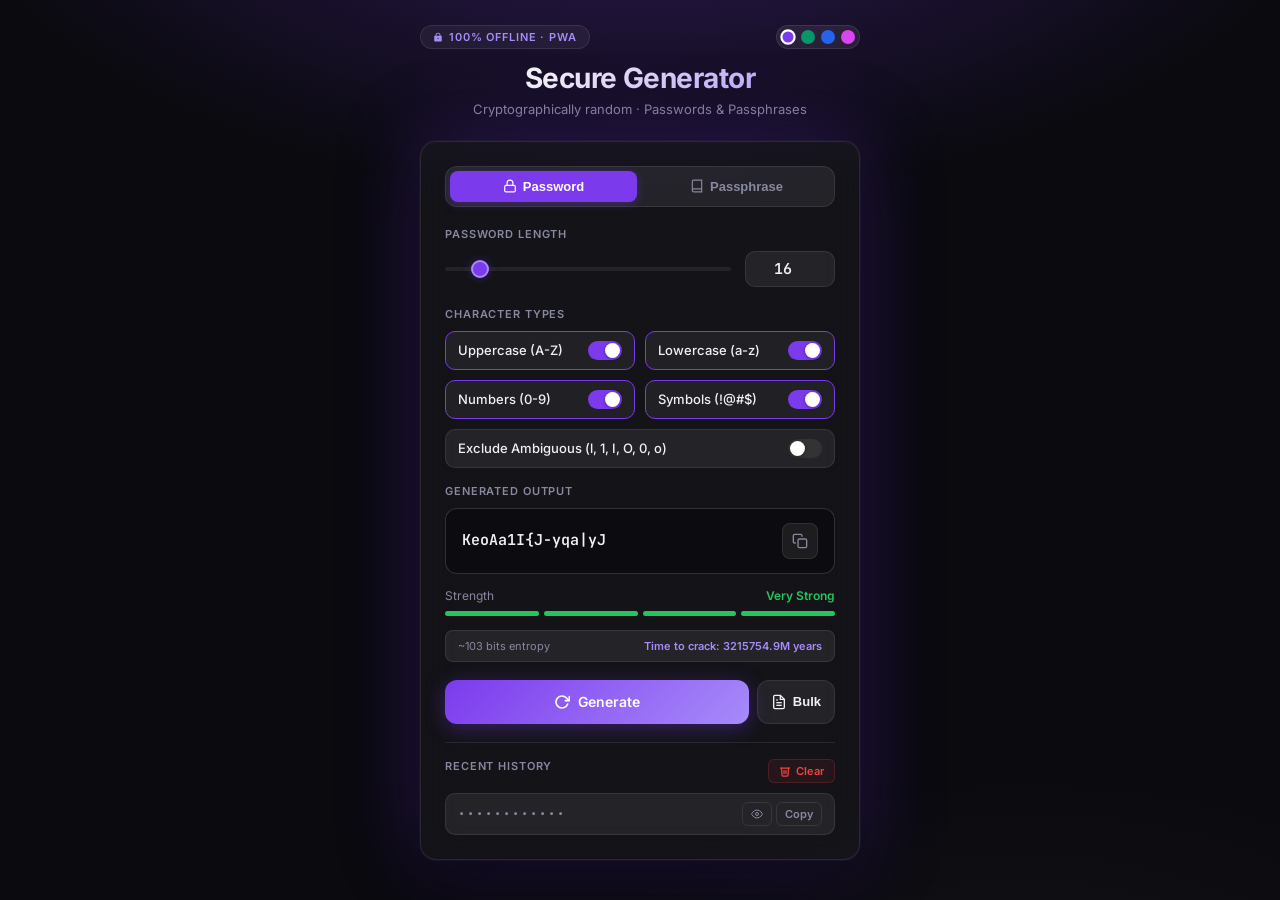
==== index.html @ 1f6da8ba "feat: major upgrade with Passphrase mode, PWA support, themes, and security tools - Add Passphrase G" ====
<!DOCTYPE html>
<html lang="en">
<head>
  <meta charset="UTF-8">
  <meta name="viewport" content="width=device-width, initial-scale=1">
  <meta name="description" content="A fully offline, cryptographically secure password & passphrase generator with PWA support. No data leaves your browser.">
  <meta name="theme-color" content="#7c3aed">

  <title>Offline Secure Password & Passphrase Generator</title>

  <!-- PWA & Favicon -->
  <link rel="manifest" href="manifest.json">
  <link rel="icon" href="icon.svg" type="image/svg+xml">
  <link rel="apple-touch-icon" href="icon.svg">

  <!-- Local Font Preloads -->
  <link rel="preload" href="fonts/Inter.woff2" as="font" type="font/woff2" crossorigin>
  <link rel="preload" href="fonts/JetBrainsMono.woff2" as="font" type="font/woff2" crossorigin>

  <link rel="stylesheet" href="css/fonts.css">
  <link rel="stylesheet" href="css/styles.css">
</head>
<body>

  <header class="header">
    <div class="header-top">
      <div class="badge">
        <svg viewBox="0 0 16 16" width="10" height="10" fill="currentColor"><path d="M8 1a4 4 0 00-4 4v1H3a1 1 0 00-1 1v7a1 1 0 001 1h10a1 1 0 001-1V7a1 1 0 00-1-1h-1V5a4 4 0 00-4-4zm0 1.5A2.5 2.5 0 0110.5 5v1h-5V5A2.5 2.5 0 018 2.5zM8 9a1 1 0 110 2 1 1 0 010-2z"/></svg>
        100% Offline · PWA
      </div>
      <div class="theme-picker" aria-label="Theme selector">
        <div class="theme-dot active" data-set-theme="violet" title="Neon Violet"></div>
        <div class="theme-dot" data-set-theme="emerald" title="Emerald Matrix"></div>
        <div class="theme-dot" data-set-theme="sapphire" title="Sapphire Glass"></div>
        <div class="theme-dot" data-set-theme="cyberpunk" title="Cyberpunk Amber"></div>
      </div>
    </div>
    <h1>Secure Generator</h1>
    <p>Cryptographically random · Passwords & Passphrases</p>
  </header>

  <main class="card" role="main">

    <!-- Mode Switcher Tabs -->
    <div class="mode-tabs" role="tablist" aria-label="Generator mode">
      <button class="tab-btn active" id="tabPassword" role="tab" aria-selected="true">
        <svg viewBox="0 0 24 24" fill="none" stroke="currentColor" stroke-width="2"><rect x="3" y="11" width="18" height="11" rx="2" ry="2"/><path d="M7 11V7a5 5 0 0110 0v4"/></svg>
        Password
      </button>
      <button class="tab-btn" id="tabPassphrase" role="tab" aria-selected="false">
        <svg viewBox="0 0 24 24" fill="none" stroke="currentColor" stroke-width="2"><path d="M4 19.5A2.5 2.5 0 0 1 6.5 17H20"/><path d="M6.5 2H20v20H6.5A2.5 2.5 0 0 1 4 19.5v-15A2.5 2.5 0 0 1 6.5 2z"/></svg>
        Passphrase
      </button>
    </div>

    <div class="label" id="sliderLabel">Password Length</div>
    <div class="length-row">
      <input type="range" id="lengthSlider" min="4" max="128" value="16" aria-label="Length slider">
      <input type="number" id="lengthBox" class="length-box" min="4" max="128" value="16" aria-label="Length input">
    </div>

    <!-- Password Character Set Options -->
    <div id="passwordOptions">
      <div class="label">Character Types</div>
      <div class="toggles" role="group" aria-label="Character type toggles">
        <div class="toggle-item active" id="tog-upper" role="checkbox" aria-checked="true" tabindex="0">
          <span>Uppercase (A-Z)</span>
          <div class="toggle-switch"></div>
        </div>
        <div class="toggle-item active" id="tog-lower" role="checkbox" aria-checked="true" tabindex="0">
          <span>Lowercase (a-z)</span>
          <div class="toggle-switch"></div>
        </div>
        <div class="toggle-item active" id="tog-nums" role="checkbox" aria-checked="true" tabindex="0">
          <span>Numbers (0-9)</span>
          <div class="toggle-switch"></div>
        </div>
        <div class="toggle-item active" id="tog-sym" role="checkbox" aria-checked="true" tabindex="0">
          <span>Symbols (!@#$)</span>
          <div class="toggle-switch"></div>
        </div>
        <div class="toggle-item full-width" id="tog-ambiguous" role="checkbox" aria-checked="false" tabindex="0">
          <span>Exclude Ambiguous (l, 1, I, O, 0, o)</span>
          <div class="toggle-switch"></div>
        </div>
      </div>
    </div>

    <!-- Passphrase Options -->
    <div id="passphraseOptions" hidden>
      <div class="label">Passphrase Settings</div>
      <div class="passphrase-controls">
        <div class="control-group">
          <label for="selectSeparator">Word Separator</label>
          <select id="selectSeparator" class="select-box">
            <option value="hyphen">Hyphen (-)</option>
            <option value="space">Space ( )</option>
            <option value="period">Period (.)</option>
            <option value="underscore">Underscore (_)</option>
          </select>
        </div>
        <div class="control-group">
          <label>Options</label>
          <div class="toggle-item active" id="tog-capitalize" role="checkbox" aria-checked="true" tabindex="0">
            <span>Capitalize</span>
            <div class="toggle-switch"></div>
          </div>
        </div>
        <div class="toggle-item full-width" id="tog-passnum" role="checkbox" aria-checked="false" tabindex="0">
          <span>Append Number</span>
          <div class="toggle-switch"></div>
        </div>
      </div>
    </div>

    <div class="label">Generated Output</div>
    <div class="pass-box" id="passBox">
      <div id="passwordText" aria-live="polite" aria-label="Generated result"></div>
      <button class="copy-btn" id="copyBtn" title="Copy output" aria-label="Copy to clipboard">
        <svg id="copyIcon" viewBox="0 0 24 24" fill="none" stroke="currentColor" stroke-width="2" stroke-linecap="round" stroke-linejoin="round">
          <rect x="9" y="9" width="13" height="13" rx="2"/><path d="M5 15H4a2 2 0 01-2-2V4a2 2 0 012-2h9a2 2 0 012 2v1"/>
        </svg>
      </button>
    </div>

    <div class="strength-wrap">
      <div class="strength-header">
        <span class="strength-label">Strength</span>
        <span id="strengthText">—</span>
      </div>
      <div class="strength-track" role="meter" aria-label="Password strength" aria-valuenow="0" aria-valuemin="0" aria-valuemax="4">
        <div class="seg" id="seg1"></div>
        <div class="seg" id="seg2"></div>
        <div class="seg" id="seg3"></div>
        <div class="seg" id="seg4"></div>
      </div>
    </div>

    <div class="metrics-row">
      <span id="entropyInfo">~0 bits entropy</span>
      <span id="crackTimeInfo">Time to crack: Instant</span>
    </div>

    <div class="actions-group">
      <button class="btn-generate" id="generateBtn" aria-label="Generate new output">
        <svg viewBox="0 0 24 24" fill="none" stroke="currentColor" stroke-width="2.5" stroke-linecap="round" stroke-linejoin="round">
          <polyline points="23 4 23 10 17 10"/><path d="M20.49 15a9 9 0 11-2.12-9.36L23 10"/>
        </svg>
        Generate
      </button>
      <button class="btn-secondary" id="bulkBtn" title="Bulk Generator">
        <svg viewBox="0 0 24 24" fill="none" stroke="currentColor" stroke-width="2"><path d="M14 2H6a2 2 0 0 0-2 2v16a2 2 0 0 0 2 2h12a2 2 0 0 0 2-2V8z"/><polyline points="14 2 14 8 20 8"/><line x1="16" y1="13" x2="8" y2="13"/><line x1="16" y1="17" x2="8" y2="17"/><polyline points="10 9 9 9 8 9"/></svg>
        Bulk
      </button>
    </div>

    <div class="history-wrap" id="historyWrap" hidden>
      <div class="history-header">
        <div class="label">Recent History</div>
        <button class="btn-clear-hist" id="clearHistBtn" aria-label="Clear password history">
          <svg viewBox="0 0 24 24" fill="none" stroke="currentColor" stroke-width="2.5" stroke-linecap="round" stroke-linejoin="round">
            <polyline points="3 6 5 6 21 6"/>
            <path d="M19 6l-1 14a2 2 0 01-2 2H8a2 2 0 01-2-2L5 6"/>
            <path d="M10 11v6M14 11v6"/>
          </svg>
          Clear
        </button>
      </div>
      <ul id="historyList" aria-label="Recently generated outputs"></ul>
    </div>

  </main>

  <!-- Bulk Generator Modal -->
  <div class="modal-overlay" id="bulkModal" role="dialog" aria-modal="true" aria-labelledby="bulkTitle">
    <div class="modal-card">
      <div class="modal-header">
        <h2 id="bulkTitle">Bulk Password Generator</h2>
        <button class="modal-close" id="closeBulkModal" aria-label="Close">&times;</button>
      </div>
      <div class="control-group" style="margin-bottom: 12px;">
        <label for="bulkCount">Quantity</label>
        <select id="bulkCount" class="select-box">
          <option value="5">5 Passwords</option>
          <option value="10" selected>10 Passwords</option>
          <option value="20">20 Passwords</option>
          <option value="50">50 Passwords</option>
        </select>
      </div>
      <textarea id="bulkTextarea" class="bulk-textarea" readonly></textarea>
      <div class="modal-actions">
        <button class="btn-secondary" id="copyBulkBtn">Copy All</button>
        <button class="btn-generate" id="downloadBulkBtn" style="flex: initial; padding: 10px 18px;">Download TXT</button>
      </div>
    </div>
  </div>

  <div id="toast" class="toast" role="alert" aria-live="assertive"></div>

  <script src="js/words.js"></script>
  <script src="js/app.js"></script>
</body>
</html>
---- css/fonts.css ----
@font-face {
  font-family: 'Inter';
  font-style: normal;
  font-weight: 400 700;
  font-display: swap;
  src: url('../fonts/Inter.woff2') format('woff2');
}

@font-face {
  font-family: 'JetBrains Mono';
  font-style: normal;
  font-weight: 400 600;
  font-display: swap;
  src: url('../fonts/JetBrainsMono.woff2') format('woff2');
}
---- css/styles.css ----
*, *::before, *::after { box-sizing: border-box; margin: 0; padding: 0; }

:root {
  --bg:          #0a0a0f;
  --surface:     rgba(255,255,255,0.04);
  --surface2:    rgba(255,255,255,0.07);
  --border:      rgba(255,255,255,0.09);
  --accent:      #7c3aed;
  --accent2:     #a78bfa;
  --accent-glow: rgba(124,58,237,0.35);
  --text:        #f1f1f5;
  --muted:       #8888a0;
  --weak:        #ef4444;
  --fair:        #f97316;
  --strong:      #eab308;
  --great:       #22c55e;
  --radius:      16px;
  --transition:  0.25s cubic-bezier(.4,0,.2,1);
}

/* ── Themes ───────────────────────────────── */
[data-theme="emerald"] {
  --bg:          #04130c;
  --accent:      #059669;
  --accent2:     #34d399;
  --accent-glow: rgba(5,150,105,0.35);
}

[data-theme="sapphire"] {
  --bg:          #06111e;
  --accent:      #2563eb;
  --accent2:     #60a5fa;
  --accent-glow: rgba(37,99,235,0.35);
}

[data-theme="cyberpunk"] {
  --bg:          #160814;
  --accent:      #d946ef;
  --accent2:     #f472b6;
  --accent-glow: rgba(217,70,239,0.35);
}

html { scroll-behavior: smooth; }

body {
  min-height: 100vh;
  background: var(--bg);
  background-image:
    radial-gradient(ellipse 80% 60% at 50% -20%, var(--accent-glow) 0%, transparent 70%),
    radial-gradient(ellipse 60% 40% at 80% 110%, rgba(255,255,255,0.03) 0%, transparent 60%);
  font-family: 'Inter', sans-serif;
  color: var(--text);
  display: flex;
  flex-direction: column;
  align-items: center;
  justify-content: center;
  padding: 24px 16px 40px;
  transition: background var(--transition);
}

.header {
  text-align: center;
  margin-bottom: 24px;
  position: relative;
  width: 100%;
  max-width: 440px;
}

.header-top {
  display: flex;
  align-items: center;
  justify-content: space-between;
  margin-bottom: 12px;
}

.header .badge {
  display: inline-flex;
  align-items: center;
  gap: 6px;
  font-size: 11px;
  font-weight: 600;
  letter-spacing: .08em;
  text-transform: uppercase;
  color: var(--accent2);
  background: rgba(255,255,255,0.05);
  border: 1px solid var(--border);
  padding: 4px 12px;
  border-radius: 999px;
}

/* Theme selector */
.theme-picker {
  display: flex;
  gap: 6px;
  background: var(--surface2);
  padding: 4px;
  border-radius: 999px;
  border: 1px solid var(--border);
}
.theme-dot {
  width: 14px;
  height: 14px;
  border-radius: 50%;
  cursor: pointer;
  border: 2px solid transparent;
  transition: transform var(--transition), border-color var(--transition);
}
.theme-dot:hover { transform: scale(1.2); }
.theme-dot.active { border-color: white; transform: scale(1.1); }
.theme-dot[data-set-theme="violet"] { background: #7c3aed; }
.theme-dot[data-set-theme="emerald"] { background: #059669; }
.theme-dot[data-set-theme="sapphire"] { background: #2563eb; }
.theme-dot[data-set-theme="cyberpunk"] { background: #d946ef; }

.header h1 {
  font-size: clamp(22px, 5vw, 28px);
  font-weight: 700;
  letter-spacing: -0.02em;
  background: linear-gradient(135deg, #f1f1f5 30%, var(--accent2));
  -webkit-background-clip: text;
  -webkit-text-fill-color: transparent;
  background-clip: text;
}
.header p {
  margin-top: 6px;
  font-size: 13px;
  color: var(--muted);
}

.card {
  width: 100%;
  max-width: 440px;
  background: var(--surface);
  border: 1px solid var(--border);
  border-radius: var(--radius);
  padding: 24px;
  backdrop-filter: blur(20px);
  -webkit-backdrop-filter: blur(20px);
  box-shadow:
    0 0 0 1px rgba(255,255,255,0.03),
    0 20px 60px rgba(0,0,0,0.5),
    0 0 80px var(--accent-glow);
}

/* ── Mode Switcher Tabs ───────────────────── */
.mode-tabs {
  display: grid;
  grid-template-columns: 1fr 1fr;
  gap: 6px;
  background: var(--surface2);
  padding: 4px;
  border-radius: 12px;
  border: 1px solid var(--border);
  margin-bottom: 20px;
}
.tab-btn {
  padding: 8px 12px;
  font-size: 13px;
  font-weight: 600;
  color: var(--muted);
  background: transparent;
  border: none;
  border-radius: 8px;
  cursor: pointer;
  transition: all var(--transition);
  display: flex;
  align-items: center;
  justify-content: center;
  gap: 6px;
}
.tab-btn:hover { color: var(--text); }
.tab-btn.active {
  background: var(--accent);
  color: white;
  box-shadow: 0 2px 10px var(--accent-glow);
}
.tab-btn svg { width: 14px; height: 14px; }

.label {
  font-size: 11px;
  font-weight: 600;
  letter-spacing: .08em;
  text-transform: uppercase;
  color: var(--muted);
  margin-bottom: 10px;
}

/* ── Length & Words Slider ────────────────── */
.length-row {
  display: flex;
  align-items: center;
  gap: 14px;
  margin-bottom: 20px;
}
.length-row input[type="range"] {
  flex: 1;
  -webkit-appearance: none;
  height: 4px;
  background: var(--surface2);
  border-radius: 99px;
  outline: none;
  cursor: pointer;
}
.length-row input[type="range"]::-webkit-slider-thumb {
  -webkit-appearance: none;
  width: 18px;
  height: 18px;
  border-radius: 50%;
  background: var(--accent);
  border: 2px solid var(--accent2);
  box-shadow: 0 0 10px var(--accent-glow);
  cursor: pointer;
  transition: transform var(--transition), box-shadow var(--transition);
}
.length-row input[type="range"]:hover::-webkit-slider-thumb {
  transform: scale(1.2);
  box-shadow: 0 0 18px var(--accent-glow);
}
.length-box {
  min-width: 52px;
  padding: 7px 10px;
  background: var(--surface2);
  border: 1px solid var(--border);
  border-radius: 10px;
  color: var(--text);
  font-size: 15px;
  font-weight: 600;
  font-family: 'JetBrains Mono', monospace;
  text-align: center;
  outline: none;
  transition: border-color var(--transition), box-shadow var(--transition);
}
.length-box:focus {
  border-color: var(--accent);
  box-shadow: 0 0 0 3px var(--accent-glow);
}

/* ── Toggles Grid ─────────────────────────── */
.toggles {
  display: grid;
  grid-template-columns: 1fr 1fr;
  gap: 10px;
  margin-bottom: 16px;
}
.toggle-item {
  display: flex;
  align-items: center;
  justify-content: space-between;
  background: var(--surface2);
  border: 1px solid var(--border);
  border-radius: 10px;
  padding: 9px 12px;
  cursor: pointer;
  transition: border-color var(--transition), background var(--transition);
  user-select: none;
}
.toggle-item:hover { border-color: rgba(255,255,255,0.2); background: rgba(255,255,255,0.09); }
.toggle-item.active { border-color: var(--accent); background: rgba(255,255,255,0.06); }
.toggle-item span { font-size: 13px; font-weight: 500; }
.toggle-switch {
  width: 34px;
  height: 19px;
  background: #333;
  border-radius: 99px;
  position: relative;
  transition: background var(--transition);
  flex-shrink: 0;
}
.toggle-item.active .toggle-switch { background: var(--accent); }
.toggle-switch::after {
  content: '';
  position: absolute;
  top: 2px; left: 2px;
  width: 15px; height: 15px;
  background: white;
  border-radius: 50%;
  transition: transform var(--transition);
  box-shadow: 0 1px 4px rgba(0,0,0,0.3);
}
.toggle-item.active .toggle-switch::after { transform: translateX(15px); }

/* Full width toggle item */
.toggle-item.full-width {
  grid-column: 1 / -1;
}

/* Passphrase Controls */
.passphrase-controls {
  display: grid;
  grid-template-columns: 1fr 1fr;
  gap: 10px;
  margin-bottom: 16px;
}
.control-group {
  display: flex;
  flex-direction: column;
  gap: 6px;
}
.control-group label {
  font-size: 11px;
  font-weight: 600;
  color: var(--muted);
  text-transform: uppercase;
}
.select-box {
  padding: 8px 10px;
  background: var(--surface2);
  border: 1px solid var(--border);
  border-radius: 8px;
  color: var(--text);
  font-size: 13px;
  outline: none;
  cursor: pointer;
}
.select-box:focus { border-color: var(--accent); }

/* ── Password Output Box ──────────────────── */
.pass-box {
  background: rgba(0,0,0,0.3);
  border: 1px solid var(--border);
  border-radius: 12px;
  padding: 14px 16px;
  min-height: 64px;
  display: flex;
  align-items: center;
  justify-content: space-between;
  gap: 12px;
  margin-bottom: 14px;
  transition: border-color var(--transition);
  position: relative;
}
.pass-box:has(#passwordText:not(:empty)) { border-color: rgba(255,255,255,0.15); }
#passwordText {
  font-family: 'JetBrains Mono', monospace;
  font-size: 15px;
  font-weight: 600;
  word-break: break-all;
  color: var(--text);
  flex: 1;
  line-height: 1.5;
  min-height: 24px;
}
#passwordText:empty::before {
  content: 'Click Generate…';
  color: var(--muted);
  font-weight: 400;
  font-size: 14px;
}

.copy-btn {
  flex-shrink: 0;
  width: 36px;
  height: 36px;
  display: flex;
  align-items: center;
  justify-content: center;
  background: var(--surface2);
  border: 1px solid var(--border);
  border-radius: 8px;
  cursor: pointer;
  color: var(--muted);
  transition: all var(--transition);
}
.copy-btn:hover { border-color: var(--accent2); color: var(--accent2); background: rgba(255,255,255,0.08); }
.copy-btn.copied { border-color: var(--great); color: var(--great); background: rgba(34,197,94,0.1); }
.copy-btn svg { width: 16px; height: 16px; }

/* ── Strength & Crack Time Indicator ────── */
.strength-wrap { margin-bottom: 14px; }
.strength-header {
  display: flex;
  justify-content: space-between;
  align-items: center;
  margin-bottom: 8px;
}
.strength-label { font-size: 12px; color: var(--muted); }
#strengthText {
  font-size: 12px;
  font-weight: 600;
  transition: color var(--transition);
}
.strength-track {
  display: grid;
  grid-template-columns: repeat(4, 1fr);
  gap: 5px;
}
.seg {
  height: 5px;
  border-radius: 99px;
  background: rgba(255,255,255,0.07);
  transition: background var(--transition);
}

.metrics-row {
  display: flex;
  align-items: center;
  justify-content: space-between;
  font-size: 11px;
  color: var(--muted);
  margin-bottom: 18px;
  background: var(--surface2);
  padding: 8px 12px;
  border-radius: 8px;
  border: 1px solid var(--border);
}
#crackTimeInfo { font-weight: 600; color: var(--accent2); }

/* ── Action Buttons ───────────────────────── */
.actions-group {
  display: flex;
  gap: 8px;
}

.btn-generate {
  flex: 1;
  padding: 13px;
  background: linear-gradient(135deg, var(--accent), var(--accent2));
  border: none;
  border-radius: 12px;
  color: white;
  font-size: 14px;
  font-weight: 600;
  font-family: 'Inter', sans-serif;
  cursor: pointer;
  display: flex;
  align-items: center;
  justify-content: center;
  gap: 8px;
  transition: opacity var(--transition), transform var(--transition), box-shadow var(--transition);
  box-shadow: 0 4px 20px var(--accent-glow);
}
.btn-generate:hover { opacity: 0.95; transform: translateY(-1px); box-shadow: 0 6px 24px var(--accent-glow); }
.btn-generate:active { transform: translateY(0); }
.btn-generate svg { width: 16px; height: 16px; transition: transform 0.5s; }
.btn-generate:hover svg { transform: rotate(180deg); }

.btn-secondary {
  padding: 13px;
  background: var(--surface2);
  border: 1px solid var(--border);
  border-radius: 12px;
  color: var(--text);
  font-size: 13px;
  font-weight: 600;
  cursor: pointer;
  display: flex;
  align-items: center;
  justify-content: center;
  gap: 6px;
  transition: all var(--transition);
}
.btn-secondary:hover { border-color: var(--accent2); background: rgba(255,255,255,0.08); }
.btn-secondary svg { width: 16px; height: 16px; }

/* ── History Section ──────────────────────── */
.history-wrap {
  margin-top: 18px;
  border-top: 1px solid var(--border);
  padding-top: 16px;
}
#historyList { list-style: none; display: flex; flex-direction: column; gap: 7px; }
.hist-item {
  display: flex;
  align-items: center;
  justify-content: space-between;
  background: var(--surface2);
  border: 1px solid var(--border);
  border-radius: 10px;
  padding: 8px 12px;
  gap: 8px;
  animation: slideIn .25s ease;
}
@keyframes slideIn { from { opacity:0; transform: translateY(8px); } to { opacity:1; transform: translateY(0); } }
.hist-pass {
  font-family: 'JetBrains Mono', monospace;
  font-size: 12px;
  color: var(--muted);
  word-break: break-all;
  flex: 1;
}
.hist-pass.masked { letter-spacing: 2px; }

.hist-actions {
  display: flex;
  gap: 4px;
}
.hist-btn {
  padding: 4px 8px;
  font-size: 11px;
  font-weight: 600;
  border: 1px solid var(--border);
  border-radius: 6px;
  background: transparent;
  color: var(--muted);
  cursor: pointer;
  font-family: 'Inter', sans-serif;
  transition: all var(--transition);
  display: inline-flex;
  align-items: center;
  gap: 4px;
}
.hist-btn:hover { border-color: var(--accent2); color: var(--text); }

.history-header {
  display: flex;
  align-items: center;
  justify-content: space-between;
  margin-bottom: 10px;
}
.btn-clear-hist {
  display: flex;
  align-items: center;
  gap: 5px;
  padding: 4px 10px;
  font-size: 11px;
  font-weight: 600;
  font-family: 'Inter', sans-serif;
  color: var(--weak);
  background: rgba(239,68,68,0.08);
  border: 1px solid rgba(239,68,68,0.2);
  border-radius: 6px;
  cursor: pointer;
  transition: all var(--transition);
}
.btn-clear-hist:hover {
  background: rgba(239,68,68,0.18);
  border-color: rgba(239,68,68,0.5);
}
.btn-clear-hist svg { width: 12px; height: 12px; }

/* ── Toast Notification ───────────────────── */
.toast {
  position: fixed;
  bottom: 24px;
  right: 24px;
  padding: 11px 18px;
  border-radius: 10px;
  font-size: 13px;
  font-weight: 500;
  color: white;
  opacity: 0;
  transform: translateY(12px) scale(0.95);
  transition: opacity .25s, transform .25s;
  pointer-events: none;
  z-index: 999;
  max-width: 300px;
  display: flex;
  align-items: center;
  gap: 8px;
}
.toast.show { opacity: 1; transform: translateY(0) scale(1); }
.toast.success { background: linear-gradient(135deg,#16a34a,#15803d); box-shadow: 0 4px 16px rgba(22,163,74,.4); }
.toast.error   { background: linear-gradient(135deg,#dc2626,#b91c1c); box-shadow: 0 4px 16px rgba(220,38,38,.4); }
.toast.info    { background: linear-gradient(135deg,#2563eb,#1d4ed8); box-shadow: 0 4px 16px rgba(37,99,235,.4); }

/* ── Modal Overlay ───────────────────────── */
.modal-overlay {
  position: fixed;
  top: 0; left: 0; right: 0; bottom: 0;
  background: rgba(0,0,0,0.7);
  backdrop-filter: blur(8px);
  display: flex;
  align-items: center;
  justify-content: center;
  padding: 16px;
  z-index: 1000;
  opacity: 0;
  pointer-events: none;
  transition: opacity var(--transition);
}
.modal-overlay.open { opacity: 1; pointer-events: auto; }
.modal-card {
  width: 100%;
  max-width: 500px;
  background: #0f0f17;
  border: 1px solid var(--border);
  border-radius: var(--radius);
  padding: 24px;
  box-shadow: 0 20px 60px rgba(0,0,0,0.8);
  max-height: 85vh;
  display: flex;
  flex-direction: column;
}
.modal-header {
  display: flex;
  align-items: center;
  justify-content: space-between;
  margin-bottom: 16px;
}
.modal-header h2 { font-size: 18px; font-weight: 700; }
.modal-close {
  background: transparent;
  border: none;
  color: var(--muted);
  font-size: 20px;
  cursor: pointer;
  padding: 4px;
}
.modal-close:hover { color: var(--text); }
.bulk-textarea {
  width: 100%;
  height: 220px;
  background: rgba(0,0,0,0.5);
  border: 1px solid var(--border);
  border-radius: 10px;
  padding: 12px;
  color: var(--text);
  font-family: 'JetBrains Mono', monospace;
  font-size: 13px;
  resize: vertical;
  outline: none;
  margin-bottom: 16px;
}
.modal-actions {
  display: flex;
  gap: 10px;
  justify-content: flex-end;
}

@media (max-width: 480px) {
  .card { padding: 20px 16px; }
  .toggles { grid-template-columns: 1fr; }
  .passphrase-controls { grid-template-columns: 1fr; }
  .toast { right: 16px; left: 16px; max-width: none; }
}
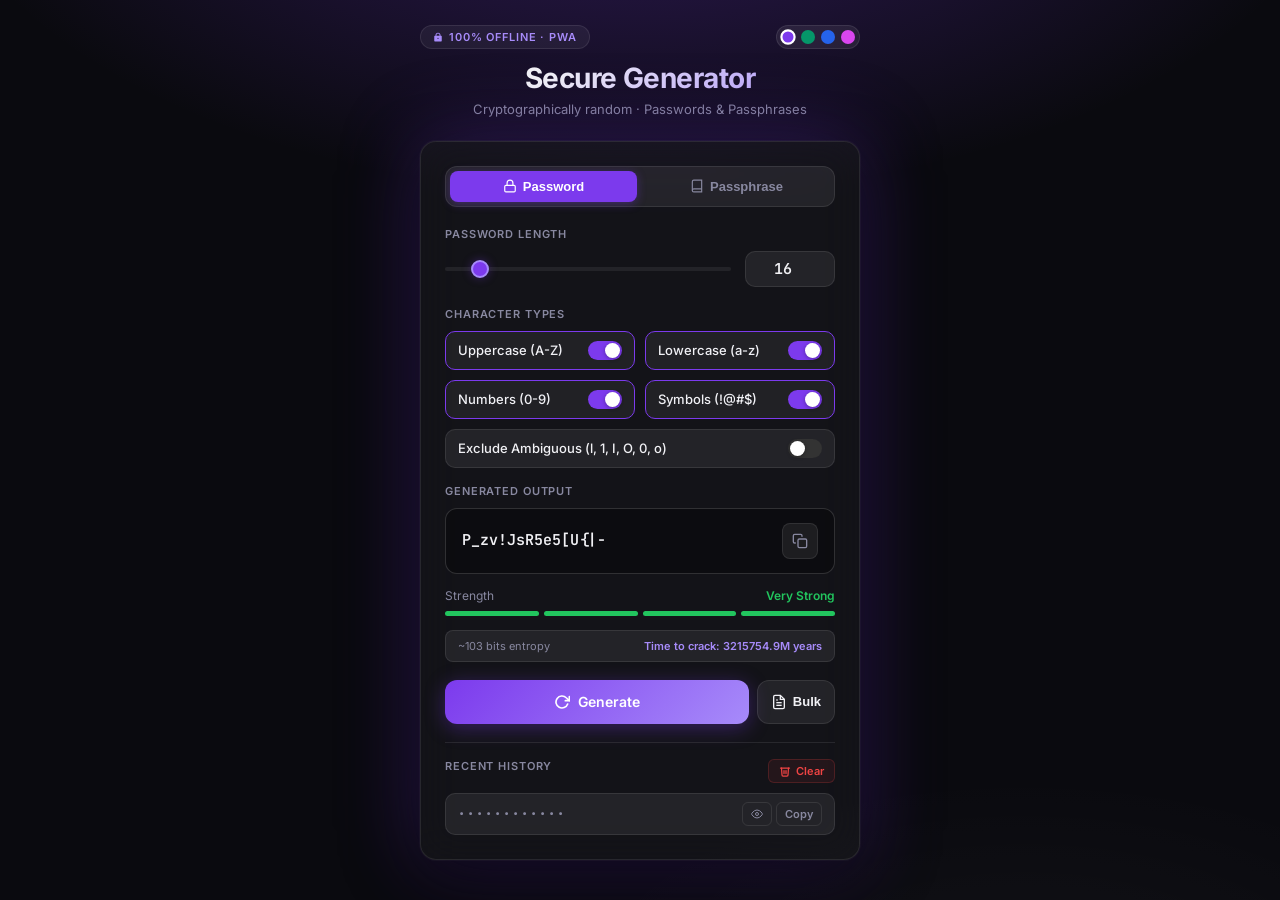
==== commit c0078a6a: "security: patch 12 vulnerabilities (XSS, input clamping, CSP, cache poisoning)" ====
--- a/index.html
+++ b/index.html
@@ -3,6 +3,9 @@
 <head>
   <meta charset="UTF-8">
   <meta name="viewport" content="width=device-width, initial-scale=1">
+  <!-- PATCH #8: Strict Content Security Policy — no inline scripts, no external connections -->
+  <meta http-equiv="Content-Security-Policy"
+    content="default-src 'none'; script-src 'self'; style-src 'self'; font-src 'self'; img-src 'self' data:; manifest-src 'self'; connect-src 'none';">
   <meta name="description" content="A fully offline, cryptographically secure password & passphrase generator with PWA support. No data leaves your browser.">
   <meta name="theme-color" content="#7c3aed">
 
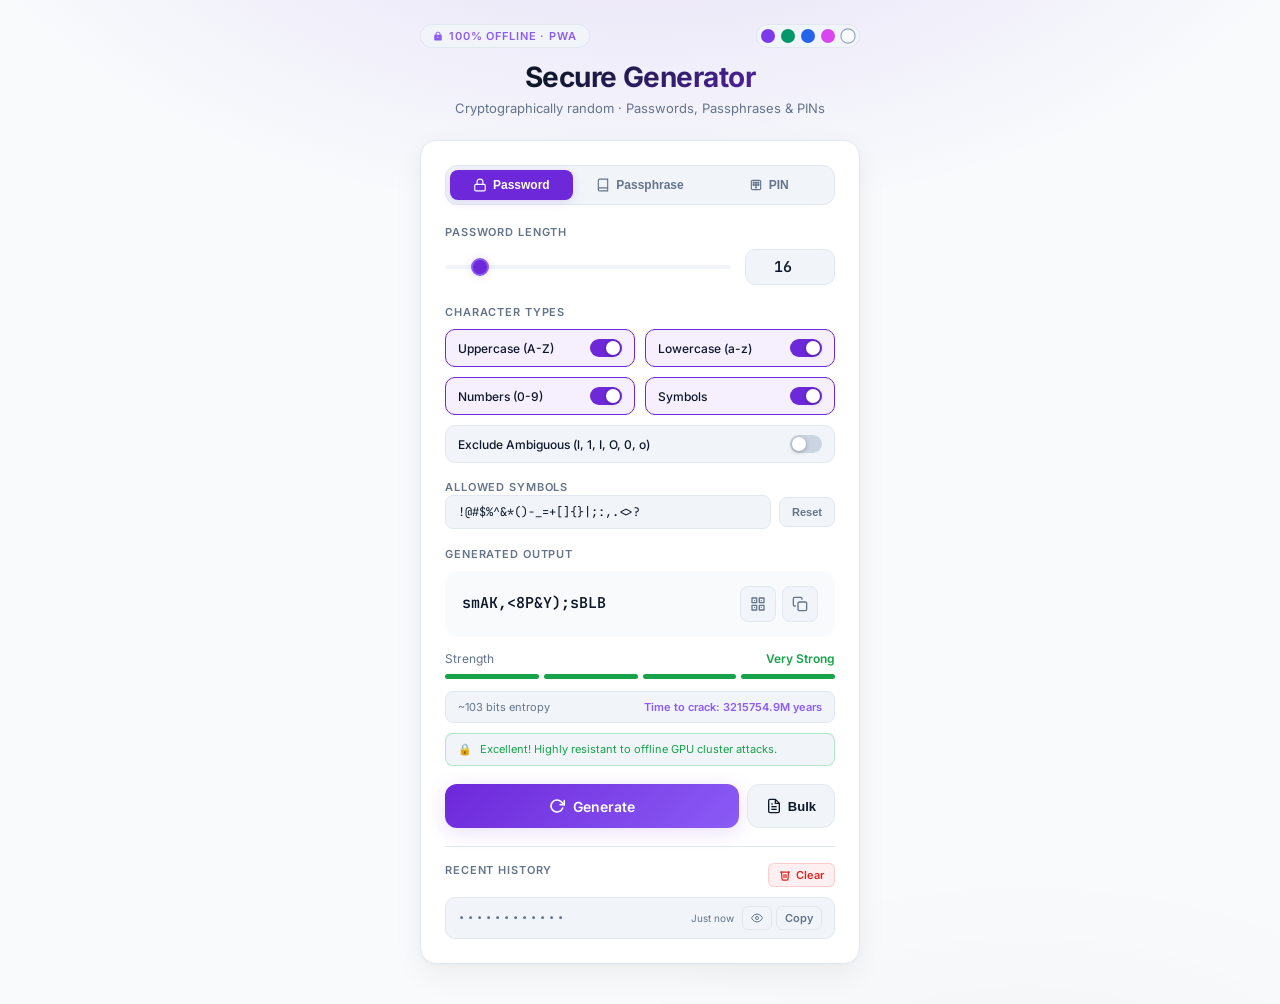
==== commit df4e5fd9: "feat: add PIN mode, QR code transfer, custom symbols, settings persistence, light theme & CI" ====
--- a/index.html
+++ b/index.html
@@ -3,10 +3,10 @@
 <head>
   <meta charset="UTF-8">
   <meta name="viewport" content="width=device-width, initial-scale=1">
-  <!-- PATCH #8: Strict Content Security Policy — no inline scripts, no external connections -->
+  <!-- Strict Content Security Policy — no inline scripts, no external connections -->
   <meta http-equiv="Content-Security-Policy"
     content="default-src 'none'; script-src 'self'; style-src 'self'; font-src 'self'; img-src 'self' data:; manifest-src 'self'; connect-src 'none';">
-  <meta name="description" content="A fully offline, cryptographically secure password & passphrase generator with PWA support. No data leaves your browser.">
+  <meta name="description" content="A fully offline, cryptographically secure password, passphrase & PIN generator with PWA support. No data leaves your browser.">
   <meta name="theme-color" content="#7c3aed">
 
   <title>Offline Secure Password & Passphrase Generator</title>
@@ -24,6 +24,12 @@
   <link rel="stylesheet" href="css/styles.css">
 </head>
 <body>
+
+  <noscript>
+    <div class="noscript-warning" role="alert">
+      ⚠️ JavaScript is required to generate passwords offline in your browser. Please enable JavaScript to continue.
+    </div>
+  </noscript>
 
   <header class="header">
     <div class="header-top">
@@ -36,15 +42,16 @@
         <div class="theme-dot" data-set-theme="emerald" title="Emerald Matrix"></div>
         <div class="theme-dot" data-set-theme="sapphire" title="Sapphire Glass"></div>
         <div class="theme-dot" data-set-theme="cyberpunk" title="Cyberpunk Amber"></div>
+        <div class="theme-dot" data-set-theme="light" title="Light Mode"></div>
       </div>
     </div>
     <h1>Secure Generator</h1>
-    <p>Cryptographically random · Passwords & Passphrases</p>
+    <p>Cryptographically random · Passwords, Passphrases & PINs</p>
   </header>
 
   <main class="card" role="main">
 
-    <!-- Mode Switcher Tabs -->
+    <!-- Mode Switcher Tabs (3 columns) -->
     <div class="mode-tabs" role="tablist" aria-label="Generator mode">
       <button class="tab-btn active" id="tabPassword" role="tab" aria-selected="true">
         <svg viewBox="0 0 24 24" fill="none" stroke="currentColor" stroke-width="2"><rect x="3" y="11" width="18" height="11" rx="2" ry="2"/><path d="M7 11V7a5 5 0 0110 0v4"/></svg>
@@ -54,12 +61,16 @@
         <svg viewBox="0 0 24 24" fill="none" stroke="currentColor" stroke-width="2"><path d="M4 19.5A2.5 2.5 0 0 1 6.5 17H20"/><path d="M6.5 2H20v20H6.5A2.5 2.5 0 0 1 4 19.5v-15A2.5 2.5 0 0 1 6.5 2z"/></svg>
         Passphrase
       </button>
+      <button class="tab-btn" id="tabPin" role="tab" aria-selected="false">
+        <svg viewBox="0 0 24 24" fill="none" stroke="currentColor" stroke-width="2"><rect x="4" y="4" width="16" height="16" rx="2"/><circle cx="8" cy="8" r="1" fill="currentColor"/><circle cx="12" cy="8" r="1" fill="currentColor"/><circle cx="16" cy="8" r="1" fill="currentColor"/><circle cx="8" cy="12" r="1" fill="currentColor"/><circle cx="12" cy="12" r="1" fill="currentColor"/><circle cx="16" cy="12" r="1" fill="currentColor"/><circle cx="12" cy="16" r="1" fill="currentColor"/></svg>
+        PIN
+      </button>
     </div>
 
     <div class="label" id="sliderLabel">Password Length</div>
     <div class="length-row">
       <input type="range" id="lengthSlider" min="4" max="128" value="16" aria-label="Length slider">
-      <input type="number" id="lengthBox" class="length-box" min="4" max="128" value="16" aria-label="Length input">
+      <input type="number" id="lengthBox" class="length-box" min="4" max="128" value="16" aria-label="Length input" autocomplete="off" autocorrect="off" autocapitalize="off" spellcheck="false">
     </div>
 
     <!-- Password Character Set Options -->
@@ -79,12 +90,21 @@
           <div class="toggle-switch"></div>
         </div>
         <div class="toggle-item active" id="tog-sym" role="checkbox" aria-checked="true" tabindex="0">
-          <span>Symbols (!@#$)</span>
+          <span>Symbols</span>
           <div class="toggle-switch"></div>
         </div>
         <div class="toggle-item full-width" id="tog-ambiguous" role="checkbox" aria-checked="false" tabindex="0">
           <span>Exclude Ambiguous (l, 1, I, O, 0, o)</span>
           <div class="toggle-switch"></div>
+        </div>
+      </div>
+
+      <!-- Custom Symbol Set -->
+      <div class="custom-symbols-wrap">
+        <label for="customSymbolsInput" class="label" style="display: block; margin-top: 10px; margin-bottom: 6px;">Allowed Symbols</label>
+        <div class="custom-symbols-row">
+          <input type="text" id="customSymbolsInput" class="custom-symbols-input" value="!@#$%^&*()-_=+[]{}|;:,.<>?" aria-label="Custom symbols" autocomplete="off" autocorrect="off" autocapitalize="off" spellcheck="false">
+          <button type="button" id="resetSymbolsBtn" class="btn-reset-sym" title="Reset to default symbols">Reset</button>
         </div>
       </div>
     </div>
@@ -116,14 +136,29 @@
       </div>
     </div>
 
+    <!-- PIN Options -->
+    <div id="pinOptions" hidden>
+      <div class="label">PIN Settings</div>
+      <p style="font-size: 12px; color: var(--muted); margin-bottom: 16px; line-height: 1.5;">
+        Cryptographically random numeric digits (0–9). Ideal for banking cards, phone PINs, and security locks.
+      </p>
+    </div>
+
     <div class="label">Generated Output</div>
-    <div class="pass-box" id="passBox">
-      <div id="passwordText" aria-live="polite" aria-label="Generated result"></div>
-      <button class="copy-btn" id="copyBtn" title="Copy output" aria-label="Copy to clipboard">
-        <svg id="copyIcon" viewBox="0 0 24 24" fill="none" stroke="currentColor" stroke-width="2" stroke-linecap="round" stroke-linejoin="round">
-          <rect x="9" y="9" width="13" height="13" rx="2"/><path d="M5 15H4a2 2 0 01-2-2V4a2 2 0 012-2h9a2 2 0 012 2v1"/>
-        </svg>
-      </button>
+    <div class="pass-box" id="passBox" title="Click or tap to regenerate" tabindex="0" role="button" aria-label="Click to regenerate">
+      <div id="passwordText" aria-live="polite" role="status" aria-label="Generated result"></div>
+      <div class="pass-actions">
+        <button class="icon-action-btn" id="qrBtn" title="Show QR Code" aria-label="Show QR Code for password">
+          <svg viewBox="0 0 24 24" fill="none" stroke="currentColor" stroke-width="2" stroke-linecap="round" stroke-linejoin="round">
+            <rect x="3" y="3" width="7" height="7"/><rect x="14" y="3" width="7" height="7"/><rect x="14" y="14" width="7" height="7"/><rect x="3" y="14" width="7" height="7"/><path d="M7 17h.01M17 17h.01M7 7h.01M17 7h.01"/>
+          </svg>
+        </button>
+        <button class="copy-btn" id="copyBtn" title="Copy output" aria-label="Copy to clipboard">
+          <svg id="copyIcon" viewBox="0 0 24 24" fill="none" stroke="currentColor" stroke-width="2" stroke-linecap="round" stroke-linejoin="round">
+            <rect x="9" y="9" width="13" height="13" rx="2"/><path d="M5 15H4a2 2 0 01-2-2V4a2 2 0 012-2h9a2 2 0 012 2v1"/>
+          </svg>
+        </button>
+      </div>
     </div>
 
     <div class="strength-wrap">
@@ -142,6 +177,12 @@
     <div class="metrics-row">
       <span id="entropyInfo">~0 bits entropy</span>
       <span id="crackTimeInfo">Time to crack: Instant</span>
+    </div>
+
+    <!-- Dynamic Strength Guidance Box -->
+    <div id="strengthGuidance" class="strength-guidance good" role="note" aria-live="polite">
+      <span class="guidance-icon">🔒</span>
+      <span class="guidance-text">Strong password with high entropy.</span>
     </div>
 
     <div class="actions-group">
@@ -179,18 +220,18 @@
     <div class="modal-card">
       <div class="modal-header">
         <h2 id="bulkTitle">Bulk Password Generator</h2>
-        <button class="modal-close" id="closeBulkModal" aria-label="Close">&times;</button>
+        <button class="modal-close" id="closeBulkModal" aria-label="Close dialog">&times;</button>
       </div>
       <div class="control-group" style="margin-bottom: 12px;">
         <label for="bulkCount">Quantity</label>
         <select id="bulkCount" class="select-box">
-          <option value="5">5 Passwords</option>
-          <option value="10" selected>10 Passwords</option>
-          <option value="20">20 Passwords</option>
-          <option value="50">50 Passwords</option>
+          <option value="5">5 Items</option>
+          <option value="10" selected>10 Items</option>
+          <option value="20">20 Items</option>
+          <option value="50">50 Items</option>
         </select>
       </div>
-      <textarea id="bulkTextarea" class="bulk-textarea" readonly></textarea>
+      <textarea id="bulkTextarea" class="bulk-textarea" readonly aria-label="Bulk generated output"></textarea>
       <div class="modal-actions">
         <button class="btn-secondary" id="copyBulkBtn">Copy All</button>
         <button class="btn-generate" id="downloadBulkBtn" style="flex: initial; padding: 10px 18px;">Download TXT</button>
@@ -198,8 +239,24 @@
     </div>
   </div>
 
+  <!-- QR Code Modal -->
+  <div class="modal-overlay" id="qrModal" role="dialog" aria-modal="true" aria-labelledby="qrTitle">
+    <div class="modal-card" style="max-width: 320px; text-align: center;">
+      <div class="modal-header">
+        <h2 id="qrTitle">Scan Output</h2>
+        <button class="modal-close" id="closeQrModal" aria-label="Close dialog">&times;</button>
+      </div>
+      <div class="qr-container" id="qrContainer"></div>
+      <p class="qr-caption">Scan with your mobile device to transfer password without internet or network clipboard sharing.</p>
+      <div class="modal-actions" style="justify-content: center;">
+        <button class="btn-secondary" id="doneQrBtn" style="padding: 9px 24px;">Done</button>
+      </div>
+    </div>
+  </div>
+
   <div id="toast" class="toast" role="alert" aria-live="assertive"></div>
 
+  <script src="js/qrcode.js"></script>
   <script src="js/words.js"></script>
   <script src="js/app.js"></script>
 </body>
--- a/css/styles.css
+++ b/css/styles.css
@@ -40,6 +40,62 @@
   --accent-glow: rgba(217,70,239,0.35);
 }
 
+[data-theme="light"] {
+  --bg:          #f8fafc;
+  --surface:     #ffffff;
+  --surface2:    #f1f5f9;
+  --border:      #e2e8f0;
+  --accent:      #6d28d9;
+  --accent2:     #8b5cf6;
+  --accent-glow: rgba(109,40,217,0.15);
+  --text:        #0f172a;
+  --muted:       #64748b;
+  --weak:        #dc2626;
+  --fair:        #ea580c;
+  --strong:      #ca8a04;
+  --great:       #16a34a;
+}
+
+[data-theme="light"] body {
+  background-image:
+    radial-gradient(ellipse 80% 60% at 50% -20%, var(--accent-glow) 0%, transparent 70%),
+    radial-gradient(ellipse 60% 40% at 80% 110%, rgba(0,0,0,0.02) 0%, transparent 60%);
+}
+
+[data-theme="light"] .header h1 {
+  background: linear-gradient(135deg, #0f172a 30%, var(--accent));
+  -webkit-background-clip: text;
+  background-clip: text;
+}
+
+[data-theme="light"] .card {
+  box-shadow: 0 10px 30px rgba(0,0,0,0.06), 0 1px 3px rgba(0,0,0,0.04);
+}
+
+[data-theme="light"] .pass-box {
+  background: #f8fafc;
+  border-color: #cbd5e1;
+}
+
+[data-theme="light"] .modal-card {
+  background: #ffffff;
+  box-shadow: 0 20px 50px rgba(0,0,0,0.15);
+}
+
+[data-theme="light"] .bulk-textarea {
+  background: #f8fafc;
+  color: #0f172a;
+  border-color: #cbd5e1;
+}
+
+[data-theme="light"] .toggle-switch {
+  background: #cbd5e1;
+}
+
+[data-theme="light"] .toggle-item:hover {
+  background: #e2e8f0;
+}
+
 html { scroll-behavior: smooth; }
 
 body {
@@ -55,7 +111,21 @@
   align-items: center;
   justify-content: center;
   padding: 24px 16px 40px;
-  transition: background var(--transition);
+  transition: background var(--transition), color var(--transition);
+}
+
+.noscript-warning {
+  background: #dc2626;
+  color: white;
+  text-align: center;
+  padding: 12px 16px;
+  font-size: 13px;
+  font-weight: 600;
+  border-radius: 10px;
+  margin-bottom: 20px;
+  width: 100%;
+  max-width: 440px;
+  box-shadow: 0 4px 14px rgba(220,38,38,0.3);
 }
 
 .header {
@@ -82,7 +152,7 @@
   letter-spacing: .08em;
   text-transform: uppercase;
   color: var(--accent2);
-  background: rgba(255,255,255,0.05);
+  background: var(--surface2);
   border: 1px solid var(--border);
   padding: 4px 12px;
   border-radius: 999px;
@@ -106,17 +176,18 @@
   transition: transform var(--transition), border-color var(--transition);
 }
 .theme-dot:hover { transform: scale(1.2); }
-.theme-dot.active { border-color: white; transform: scale(1.1); }
+.theme-dot.active { border-color: var(--text); transform: scale(1.1); }
 .theme-dot[data-set-theme="violet"] { background: #7c3aed; }
 .theme-dot[data-set-theme="emerald"] { background: #059669; }
 .theme-dot[data-set-theme="sapphire"] { background: #2563eb; }
 .theme-dot[data-set-theme="cyberpunk"] { background: #d946ef; }
+.theme-dot[data-set-theme="light"] { background: #f8fafc; border: 1px solid #94a3b8; }
 
 .header h1 {
   font-size: clamp(22px, 5vw, 28px);
   font-weight: 700;
   letter-spacing: -0.02em;
-  background: linear-gradient(135deg, #f1f1f5 30%, var(--accent2));
+  background: linear-gradient(135deg, var(--text) 30%, var(--accent2));
   -webkit-background-clip: text;
   -webkit-text-fill-color: transparent;
   background-clip: text;
@@ -142,10 +213,10 @@
     0 0 80px var(--accent-glow);
 }
 
-/* ── Mode Switcher Tabs ───────────────────── */
+/* ── Mode Switcher Tabs (3 columns) ───────────────────── */
 .mode-tabs {
   display: grid;
-  grid-template-columns: 1fr 1fr;
+  grid-template-columns: repeat(3, 1fr);
   gap: 6px;
   background: var(--surface2);
   padding: 4px;
@@ -154,8 +225,8 @@
   margin-bottom: 20px;
 }
 .tab-btn {
-  padding: 8px 12px;
-  font-size: 13px;
+  padding: 8px 10px;
+  font-size: 12px;
   font-weight: 600;
   color: var(--muted);
   background: transparent;
@@ -174,7 +245,7 @@
   color: white;
   box-shadow: 0 2px 10px var(--accent-glow);
 }
-.tab-btn svg { width: 14px; height: 14px; }
+.tab-btn svg { width: 14px; height: 14px; flex-shrink: 0; }
 
 .label {
   font-size: 11px;
@@ -240,7 +311,7 @@
   display: grid;
   grid-template-columns: 1fr 1fr;
   gap: 10px;
-  margin-bottom: 16px;
+  margin-bottom: 12px;
 }
 .toggle-item {
   display: flex;
@@ -254,12 +325,12 @@
   transition: border-color var(--transition), background var(--transition);
   user-select: none;
 }
-.toggle-item:hover { border-color: rgba(255,255,255,0.2); background: rgba(255,255,255,0.09); }
-.toggle-item.active { border-color: var(--accent); background: rgba(255,255,255,0.06); }
-.toggle-item span { font-size: 13px; font-weight: 500; }
+.toggle-item:hover { border-color: rgba(124,58,237,0.3); }
+.toggle-item.active { border-color: var(--accent); background: rgba(124,58,237,0.08); }
+.toggle-item span { font-size: 12px; font-weight: 500; }
 .toggle-switch {
-  width: 34px;
-  height: 19px;
+  width: 32px;
+  height: 18px;
   background: #333;
   border-radius: 99px;
   position: relative;
@@ -271,17 +342,56 @@
   content: '';
   position: absolute;
   top: 2px; left: 2px;
-  width: 15px; height: 15px;
+  width: 14px; height: 14px;
   background: white;
   border-radius: 50%;
   transition: transform var(--transition);
   box-shadow: 0 1px 4px rgba(0,0,0,0.3);
 }
-.toggle-item.active .toggle-switch::after { transform: translateX(15px); }
-
-/* Full width toggle item */
+.toggle-item.active .toggle-switch::after { transform: translateX(14px); }
+
 .toggle-item.full-width {
   grid-column: 1 / -1;
+}
+
+/* Custom Symbols Input */
+.custom-symbols-wrap {
+  margin-bottom: 18px;
+}
+.custom-symbols-row {
+  display: flex;
+  gap: 8px;
+  align-items: center;
+}
+.custom-symbols-input {
+  flex: 1;
+  padding: 8px 12px;
+  background: var(--surface2);
+  border: 1px solid var(--border);
+  border-radius: 8px;
+  color: var(--text);
+  font-family: 'JetBrains Mono', monospace;
+  font-size: 12px;
+  outline: none;
+  transition: border-color var(--transition);
+}
+.custom-symbols-input:focus {
+  border-color: var(--accent);
+}
+.btn-reset-sym {
+  padding: 8px 12px;
+  font-size: 11px;
+  font-weight: 600;
+  background: var(--surface2);
+  border: 1px solid var(--border);
+  border-radius: 8px;
+  color: var(--muted);
+  cursor: pointer;
+  transition: all var(--transition);
+}
+.btn-reset-sym:hover {
+  color: var(--text);
+  border-color: var(--accent2);
 }
 
 /* Passphrase Controls */
@@ -314,6 +424,11 @@
 }
 .select-box:focus { border-color: var(--accent); }
 
+/* PIN Options */
+#pinOptions {
+  margin-bottom: 16px;
+}
+
 /* ── Password Output Box ──────────────────── */
 .pass-box {
   background: rgba(0,0,0,0.3);
@@ -326,8 +441,15 @@
   justify-content: space-between;
   gap: 12px;
   margin-bottom: 14px;
-  transition: border-color var(--transition);
+  transition: border-color var(--transition), background var(--transition);
   position: relative;
+  cursor: pointer;
+}
+.pass-box:hover {
+  border-color: var(--accent2);
+}
+.pass-box:focus-visible {
+  outline: 2px solid var(--accent);
 }
 .pass-box:has(#passwordText:not(:empty)) { border-color: rgba(255,255,255,0.15); }
 #passwordText {
@@ -339,6 +461,7 @@
   flex: 1;
   line-height: 1.5;
   min-height: 24px;
+  user-select: all;
 }
 #passwordText:empty::before {
   content: 'Click Generate…';
@@ -347,8 +470,15 @@
   font-size: 14px;
 }
 
+.pass-actions {
+  display: flex;
+  align-items: center;
+  gap: 6px;
+  flex-shrink: 0;
+}
+
+.icon-action-btn,
 .copy-btn {
-  flex-shrink: 0;
   width: 36px;
   height: 36px;
   display: flex;
@@ -361,12 +491,14 @@
   color: var(--muted);
   transition: all var(--transition);
 }
-.copy-btn:hover { border-color: var(--accent2); color: var(--accent2); background: rgba(255,255,255,0.08); }
+.icon-action-btn:hover,
+.copy-btn:hover { border-color: var(--accent2); color: var(--accent2); background: rgba(124,58,237,0.1); }
 .copy-btn.copied { border-color: var(--great); color: var(--great); background: rgba(34,197,94,0.1); }
+.icon-action-btn svg,
 .copy-btn svg { width: 16px; height: 16px; }
 
 /* ── Strength & Crack Time Indicator ────── */
-.strength-wrap { margin-bottom: 14px; }
+.strength-wrap { margin-bottom: 12px; }
 .strength-header {
   display: flex;
   justify-content: space-between;
@@ -397,13 +529,40 @@
   justify-content: space-between;
   font-size: 11px;
   color: var(--muted);
-  margin-bottom: 18px;
+  margin-bottom: 10px;
   background: var(--surface2);
   padding: 8px 12px;
   border-radius: 8px;
   border: 1px solid var(--border);
 }
 #crackTimeInfo { font-weight: 600; color: var(--accent2); }
+
+/* Strength Guidance Box */
+.strength-guidance {
+  font-size: 11px;
+  line-height: 1.4;
+  background: var(--surface2);
+  border: 1px solid var(--border);
+  border-radius: 8px;
+  padding: 8px 12px;
+  margin-bottom: 18px;
+  display: flex;
+  align-items: center;
+  gap: 8px;
+  transition: all var(--transition);
+}
+.strength-guidance.good {
+  border-color: rgba(34, 197, 94, 0.3);
+  color: var(--great);
+}
+.strength-guidance.warn {
+  border-color: rgba(234, 179, 8, 0.3);
+  color: var(--strong);
+}
+.strength-guidance.alert {
+  border-color: rgba(239, 68, 68, 0.3);
+  color: var(--weak);
+}
 
 /* ── Action Buttons ───────────────────────── */
 .actions-group {
@@ -435,7 +594,7 @@
 .btn-generate:hover svg { transform: rotate(180deg); }
 
 .btn-secondary {
-  padding: 13px;
+  padding: 13px 18px;
   background: var(--surface2);
   border: 1px solid var(--border);
   border-radius: 12px;
@@ -449,7 +608,7 @@
   gap: 6px;
   transition: all var(--transition);
 }
-.btn-secondary:hover { border-color: var(--accent2); background: rgba(255,255,255,0.08); }
+.btn-secondary:hover { border-color: var(--accent2); background: rgba(124,58,237,0.08); }
 .btn-secondary svg { width: 16px; height: 16px; }
 
 /* ── History Section ──────────────────────── */
@@ -479,6 +638,17 @@
   flex: 1;
 }
 .hist-pass.masked { letter-spacing: 2px; }
+
+.hist-meta {
+  display: flex;
+  align-items: center;
+  gap: 8px;
+}
+.hist-time {
+  font-size: 10px;
+  color: var(--muted);
+  white-space: nowrap;
+}
 
 .hist-actions {
   display: flex;
@@ -559,6 +729,7 @@
   top: 0; left: 0; right: 0; bottom: 0;
   background: rgba(0,0,0,0.7);
   backdrop-filter: blur(8px);
+  -webkit-backdrop-filter: blur(8px);
   display: flex;
   align-items: center;
   justify-content: center;
@@ -597,9 +768,10 @@
   padding: 4px;
 }
 .modal-close:hover { color: var(--text); }
+
 .bulk-textarea {
   width: 100%;
-  height: 220px;
+  height: 200px;
   background: rgba(0,0,0,0.5);
   border: 1px solid var(--border);
   border-radius: 10px;
@@ -617,6 +789,49 @@
   justify-content: flex-end;
 }
 
+/* QR Modal Specifics */
+.qr-container {
+  width: 200px;
+  height: 200px;
+  margin: 0 auto 16px;
+  background: white;
+  padding: 10px;
+  border-radius: 12px;
+  box-shadow: 0 4px 20px rgba(0,0,0,0.2);
+  display: flex;
+  align-items: center;
+  justify-content: center;
+}
+.qr-container svg {
+  display: block;
+  width: 100%;
+  height: 100%;
+}
+.qr-caption {
+  text-align: center;
+  font-size: 12px;
+  color: var(--muted);
+  line-height: 1.5;
+  margin-bottom: 18px;
+}
+
+/* ── Reduced Motion ───────────────────────── */
+@media (prefers-reduced-motion: reduce) {
+  *, *::before, *::after {
+    animation-duration: 0.01ms !important;
+    animation-iteration-count: 1 !important;
+    transition-duration: 0.01ms !important;
+    scroll-behavior: auto !important;
+  }
+  .btn-generate svg,
+  .btn-generate:hover svg {
+    transform: none !important;
+  }
+  .hist-item {
+    animation: none !important;
+  }
+}
+
 @media (max-width: 480px) {
   .card { padding: 20px 16px; }
   .toggles { grid-template-columns: 1fr; }
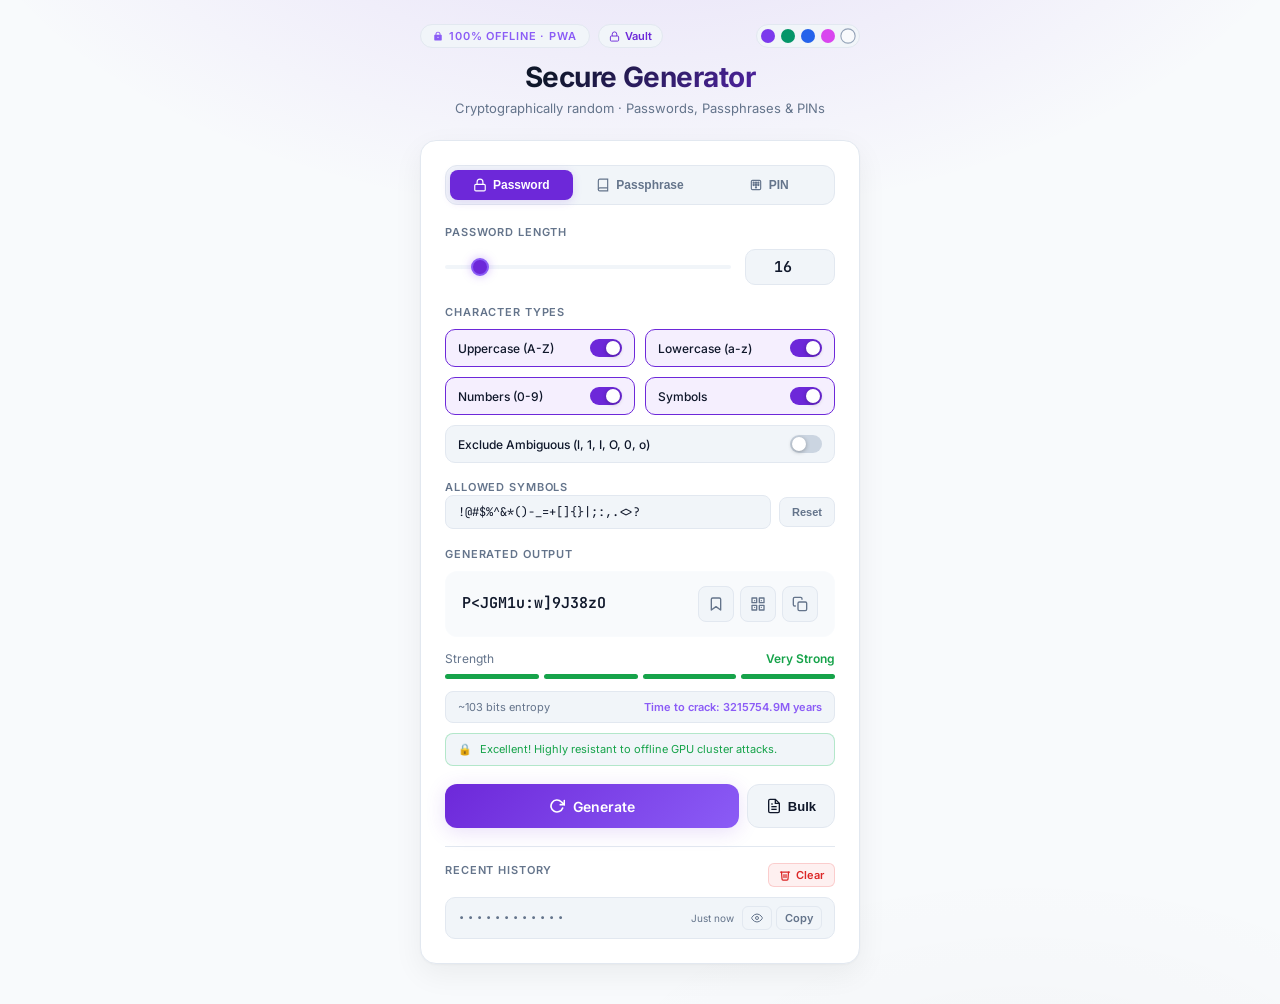
==== commit 1f47c705: "feat: add intelligent zero-repeat deduplication and encrypted offline vault" ====
--- a/index.html
+++ b/index.html
@@ -33,9 +33,15 @@
 
   <header class="header">
     <div class="header-top">
-      <div class="badge">
-        <svg viewBox="0 0 16 16" width="10" height="10" fill="currentColor"><path d="M8 1a4 4 0 00-4 4v1H3a1 1 0 00-1 1v7a1 1 0 001 1h10a1 1 0 001-1V7a1 1 0 00-1-1h-1V5a4 4 0 00-4-4zm0 1.5A2.5 2.5 0 0110.5 5v1h-5V5A2.5 2.5 0 018 2.5zM8 9a1 1 0 110 2 1 1 0 010-2z"/></svg>
-        100% Offline · PWA
+      <div class="header-badges">
+        <div class="badge">
+          <svg viewBox="0 0 16 16" width="10" height="10" fill="currentColor"><path d="M8 1a4 4 0 00-4 4v1H3a1 1 0 00-1 1v7a1 1 0 001 1h10a1 1 0 001-1V7a1 1 0 00-1-1h-1V5a4 4 0 00-4-4zm0 1.5A2.5 2.5 0 0110.5 5v1h-5V5A2.5 2.5 0 018 2.5zM8 9a1 1 0 110 2 1 1 0 010-2z"/></svg>
+          100% Offline · PWA
+        </div>
+        <button class="badge-btn" id="openVaultBtn" title="Open Encrypted Vault">
+          <svg viewBox="0 0 24 24" width="11" height="11" fill="none" stroke="currentColor" stroke-width="2"><rect x="3" y="11" width="18" height="11" rx="2" ry="2"/><path d="M7 11V7a5 5 0 0110 0v4"/></svg>
+          Vault
+        </button>
       </div>
       <div class="theme-picker" aria-label="Theme selector">
         <div class="theme-dot active" data-set-theme="violet" title="Neon Violet"></div>
@@ -148,6 +154,11 @@
     <div class="pass-box" id="passBox" title="Click or tap to regenerate" tabindex="0" role="button" aria-label="Click to regenerate">
       <div id="passwordText" aria-live="polite" role="status" aria-label="Generated result"></div>
       <div class="pass-actions">
+        <button class="icon-action-btn" id="saveVaultBtn" title="Save to Encrypted Vault" aria-label="Save to Vault">
+          <svg viewBox="0 0 24 24" fill="none" stroke="currentColor" stroke-width="2" stroke-linecap="round" stroke-linejoin="round">
+            <path d="M19 21l-7-5-7 5V5a2 2 0 0 1 2-2h10a2 2 0 0 1 2 2z"/>
+          </svg>
+        </button>
         <button class="icon-action-btn" id="qrBtn" title="Show QR Code" aria-label="Show QR Code for password">
           <svg viewBox="0 0 24 24" fill="none" stroke="currentColor" stroke-width="2" stroke-linecap="round" stroke-linejoin="round">
             <rect x="3" y="3" width="7" height="7"/><rect x="14" y="3" width="7" height="7"/><rect x="14" y="14" width="7" height="7"/><rect x="3" y="14" width="7" height="7"/><path d="M7 17h.01M17 17h.01M7 7h.01M17 7h.01"/>
@@ -254,10 +265,72 @@
     </div>
   </div>
 
+  <!-- Encrypted Vault Modal -->
+  <div class="modal-overlay" id="vaultModal" role="dialog" aria-modal="true" aria-labelledby="vaultTitle">
+    <div class="modal-card" style="max-width: 440px;">
+      <div class="modal-header">
+        <h2 id="vaultTitle">🔐 Encrypted Offline Vault</h2>
+        <button class="modal-close" id="closeVaultModal" aria-label="Close dialog">&times;</button>
+      </div>
+
+      <!-- View A: Setup Master Passcode (first time) -->
+      <div id="vaultSetupView" hidden>
+        <p class="vault-desc">Create a Master Passcode to encrypt your vault with <strong>AES-256-GCM</strong>. Your passcode is never stored on disk and cannot be recovered if forgotten.</p>
+        <div class="control-group" style="margin-bottom: 12px;">
+          <label for="setupPasscode">Master Passcode</label>
+          <input type="password" id="setupPasscode" class="input-text" placeholder="Min 6 characters" autocomplete="new-password">
+        </div>
+        <div class="control-group" style="margin-bottom: 16px;">
+          <label for="confirmPasscode">Confirm Passcode</label>
+          <input type="password" id="confirmPasscode" class="input-text" placeholder="Re-enter passcode" autocomplete="new-password">
+        </div>
+        <button class="btn-generate full-width" id="btnCreateVault">Set Passcode & Create Vault</button>
+      </div>
+
+      <!-- View B: Unlock Vault -->
+      <div id="vaultUnlockView" hidden>
+        <p class="vault-desc">Your vault is encrypted with <strong>AES-256-GCM</strong>. Enter your master passcode to decrypt and access your saved passwords.</p>
+        <div class="control-group" style="margin-bottom: 16px;">
+          <label for="unlockPasscode">Master Passcode</label>
+          <input type="password" id="unlockPasscode" class="input-text" placeholder="Enter master passcode" autocomplete="current-password">
+        </div>
+        <div class="modal-actions">
+          <button class="btn-generate full-width" id="btnUnlockVault">Unlock Vault</button>
+        </div>
+      </div>
+
+      <!-- View C: Unlocked Vault Items -->
+      <div id="vaultContentView" hidden>
+        <div class="vault-top-bar">
+          <span class="vault-status-tag">Unlocked · Auto-locks in 60s</span>
+          <button class="btn-secondary lock-btn" id="btnLockVault">Lock Now</button>
+        </div>
+
+        <!-- Add Current Password to Vault Form -->
+        <div class="vault-add-form" id="vaultAddForm">
+          <div class="label" style="margin-bottom: 6px;">Save Current Password</div>
+          <div class="vault-add-row">
+            <input type="text" id="vaultItemTitle" class="input-text" placeholder="Label (e.g. GitHub, WiFi, Card PIN)">
+            <button class="btn-generate" id="btnSaveCurrentToVault" style="flex: initial; padding: 8px 14px; font-size: 12px; white-space: nowrap;">Save</button>
+          </div>
+        </div>
+
+        <div class="vault-items-header">
+          <span>SAVED PASSWORDS</span>
+          <span id="vaultItemCount">0 items</span>
+        </div>
+        <ul class="vault-list" id="vaultList">
+          <!-- Dynamically populated -->
+        </ul>
+      </div>
+    </div>
+  </div>
+
   <div id="toast" class="toast" role="alert" aria-live="assertive"></div>
 
   <script src="js/qrcode.js"></script>
   <script src="js/words.js"></script>
+  <script src="js/vault.js"></script>
   <script src="js/app.js"></script>
 </body>
 </html>
--- a/css/styles.css
+++ b/css/styles.css
@@ -815,6 +815,184 @@
   margin-bottom: 18px;
 }
 
+/* ── Encrypted Vault Styles ───────────────────────── */
+.header-badges {
+  display: flex;
+  align-items: center;
+  gap: 8px;
+}
+
+.badge-btn {
+  display: inline-flex;
+  align-items: center;
+  gap: 5px;
+  background: var(--surface2);
+  border: 1px solid var(--border);
+  color: var(--accent);
+  border-radius: 999px;
+  padding: 4px 10px;
+  font-size: 11px;
+  font-weight: 600;
+  cursor: pointer;
+  font-family: inherit;
+  transition: all var(--transition);
+}
+.badge-btn:hover {
+  background: rgba(255, 255, 255, 0.08);
+  border-color: var(--accent);
+  transform: translateY(-1px);
+}
+
+.vault-desc {
+  font-size: 12.5px;
+  color: var(--muted);
+  line-height: 1.5;
+  margin-bottom: 16px;
+}
+
+.input-text {
+  width: 100%;
+  padding: 10px 14px;
+  background: var(--surface2);
+  border: 1px solid var(--border);
+  border-radius: 10px;
+  color: var(--text);
+  font-family: inherit;
+  font-size: 13px;
+  outline: none;
+  box-sizing: border-box;
+  transition: border-color var(--transition);
+}
+.input-text:focus {
+  border-color: var(--accent);
+  box-shadow: 0 0 0 2px var(--accent-glow);
+}
+
+.vault-top-bar {
+  display: flex;
+  align-items: center;
+  justify-content: space-between;
+  margin-bottom: 14px;
+}
+
+.vault-status-tag {
+  font-size: 11px;
+  font-weight: 600;
+  color: var(--great);
+  background: rgba(34, 197, 94, 0.12);
+  padding: 3px 8px;
+  border-radius: 6px;
+}
+
+.lock-btn {
+  padding: 6px 12px;
+  font-size: 12px;
+}
+
+.vault-add-form {
+  background: rgba(255, 255, 255, 0.03);
+  border: 1px solid var(--border);
+  border-radius: 10px;
+  padding: 12px;
+  margin-bottom: 16px;
+}
+
+.vault-add-row {
+  display: flex;
+  gap: 8px;
+}
+
+.vault-items-header {
+  display: flex;
+  justify-content: space-between;
+  font-size: 11px;
+  font-weight: 600;
+  color: var(--muted);
+  letter-spacing: 0.5px;
+  margin-bottom: 8px;
+}
+
+.vault-list {
+  list-style: none;
+  max-height: 240px;
+  overflow-y: auto;
+  display: flex;
+  flex-direction: column;
+  gap: 8px;
+  padding-right: 2px;
+}
+
+.vault-item {
+  display: flex;
+  align-items: center;
+  justify-content: space-between;
+  padding: 10px 12px;
+  background: var(--surface2);
+  border: 1px solid var(--border);
+  border-radius: 10px;
+  font-size: 13px;
+  transition: background var(--transition);
+}
+.vault-item:hover {
+  background: rgba(255, 255, 255, 0.06);
+}
+
+.vault-item-info {
+  display: flex;
+  flex-direction: column;
+  gap: 2px;
+  overflow: hidden;
+}
+
+.vault-item-title {
+  font-weight: 600;
+  font-size: 12px;
+  color: var(--text);
+  white-space: nowrap;
+  overflow: hidden;
+  text-overflow: ellipsis;
+}
+
+.vault-item-pass {
+  font-family: 'JetBrains Mono', monospace;
+  font-size: 12px;
+  color: var(--accent);
+  white-space: nowrap;
+  overflow: hidden;
+  text-overflow: ellipsis;
+  max-width: 200px;
+}
+.vault-item-pass.masked {
+  letter-spacing: 2px;
+  color: var(--muted);
+}
+
+.vault-item-actions {
+  display: flex;
+  gap: 4px;
+}
+
+.vault-btn {
+  background: transparent;
+  border: none;
+  color: var(--muted);
+  cursor: pointer;
+  padding: 5px;
+  border-radius: 6px;
+  display: flex;
+  align-items: center;
+  justify-content: center;
+  transition: all var(--transition);
+}
+.vault-btn:hover {
+  color: var(--text);
+  background: rgba(255, 255, 255, 0.08);
+}
+.vault-btn.del-btn:hover {
+  color: var(--weak);
+  background: rgba(239, 68, 68, 0.12);
+}
+
 /* ── Reduced Motion ───────────────────────── */
 @media (prefers-reduced-motion: reduce) {
   *, *::before, *::after {
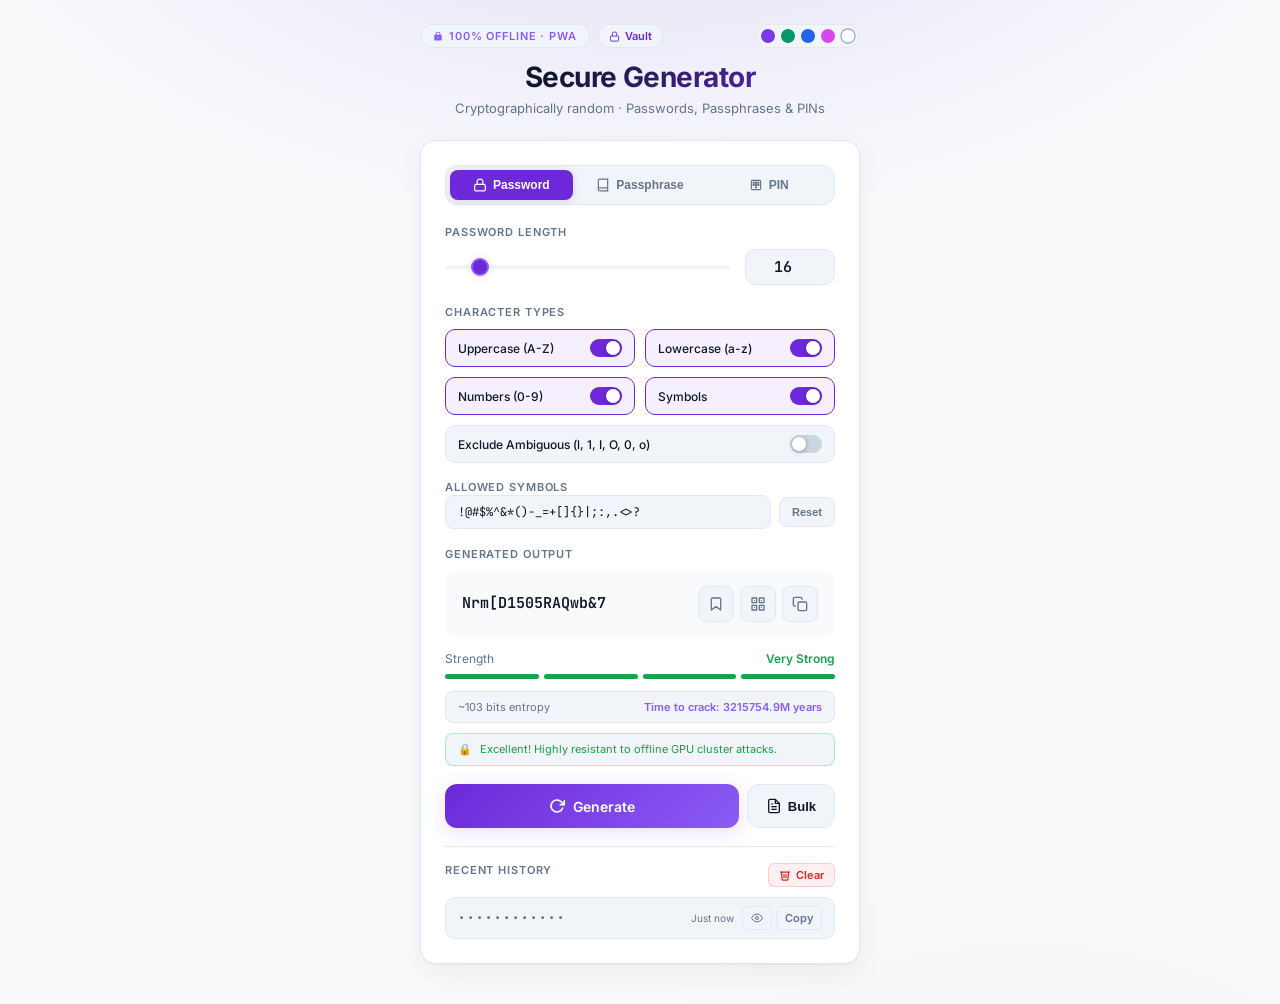
==== commit 7901290d: "feat: release v1.2.0 with encrypted vault backup/restore, offline breach detection & CI" ====
--- a/index.html
+++ b/index.html
@@ -285,6 +285,7 @@
           <input type="password" id="confirmPasscode" class="input-text" placeholder="Re-enter passcode" autocomplete="new-password">
         </div>
         <button class="btn-generate full-width" id="btnCreateVault">Set Passcode & Create Vault</button>
+        <button class="btn-secondary full-width" id="btnRestoreBackupSetup" style="margin-top: 10px; font-size: 13px;">📥 Restore from Backup File</button>
       </div>
 
       <!-- View B: Unlock Vault -->
@@ -294,8 +295,9 @@
           <label for="unlockPasscode">Master Passcode</label>
           <input type="password" id="unlockPasscode" class="input-text" placeholder="Enter master passcode" autocomplete="current-password">
         </div>
-        <div class="modal-actions">
+        <div class="modal-actions" style="flex-direction: column; gap: 8px;">
           <button class="btn-generate full-width" id="btnUnlockVault">Unlock Vault</button>
+          <button class="btn-secondary full-width" id="btnRestoreBackupUnlock" style="font-size: 13px;">📥 Restore from Backup File</button>
         </div>
       </div>
 
@@ -315,6 +317,18 @@
           </div>
         </div>
 
+        <div class="vault-backup-actions" style="display: flex; gap: 8px; margin-top: 12px; margin-bottom: 8px;">
+          <button class="btn-secondary" id="btnExportVault" style="flex: 1; padding: 7px 10px; font-size: 12px; display: inline-flex; align-items: center; justify-content: center; gap: 6px;">
+            <svg viewBox="0 0 24 24" width="13" height="13" fill="none" stroke="currentColor" stroke-width="2"><path d="M21 15v4a2 2 0 01-2 2H5a2 2 0 01-2-2v-4"/><polyline points="7 10 12 15 17 10"/><line x1="12" y1="15" x2="12" y2="3"/></svg>
+            Export Backup
+          </button>
+          <button class="btn-secondary" id="btnImportVault" style="flex: 1; padding: 7px 10px; font-size: 12px; display: inline-flex; align-items: center; justify-content: center; gap: 6px;">
+            <svg viewBox="0 0 24 24" width="13" height="13" fill="none" stroke="currentColor" stroke-width="2"><path d="M21 15v4a2 2 0 01-2 2H5a2 2 0 01-2-2v-4"/><polyline points="17 8 12 3 7 8"/><line x1="12" y1="3" x2="12" y2="15"/></svg>
+            Import Backup
+          </button>
+        </div>
+        <input type="file" id="vaultFileInput" accept=".json,.enc,.passgen" style="display: none;">
+
         <div class="vault-items-header">
           <span>SAVED PASSWORDS</span>
           <span id="vaultItemCount">0 items</span>
@@ -331,6 +345,7 @@
   <script src="js/qrcode.js"></script>
   <script src="js/words.js"></script>
   <script src="js/vault.js"></script>
+  <script src="js/leaks.js"></script>
   <script src="js/app.js"></script>
 </body>
 </html>
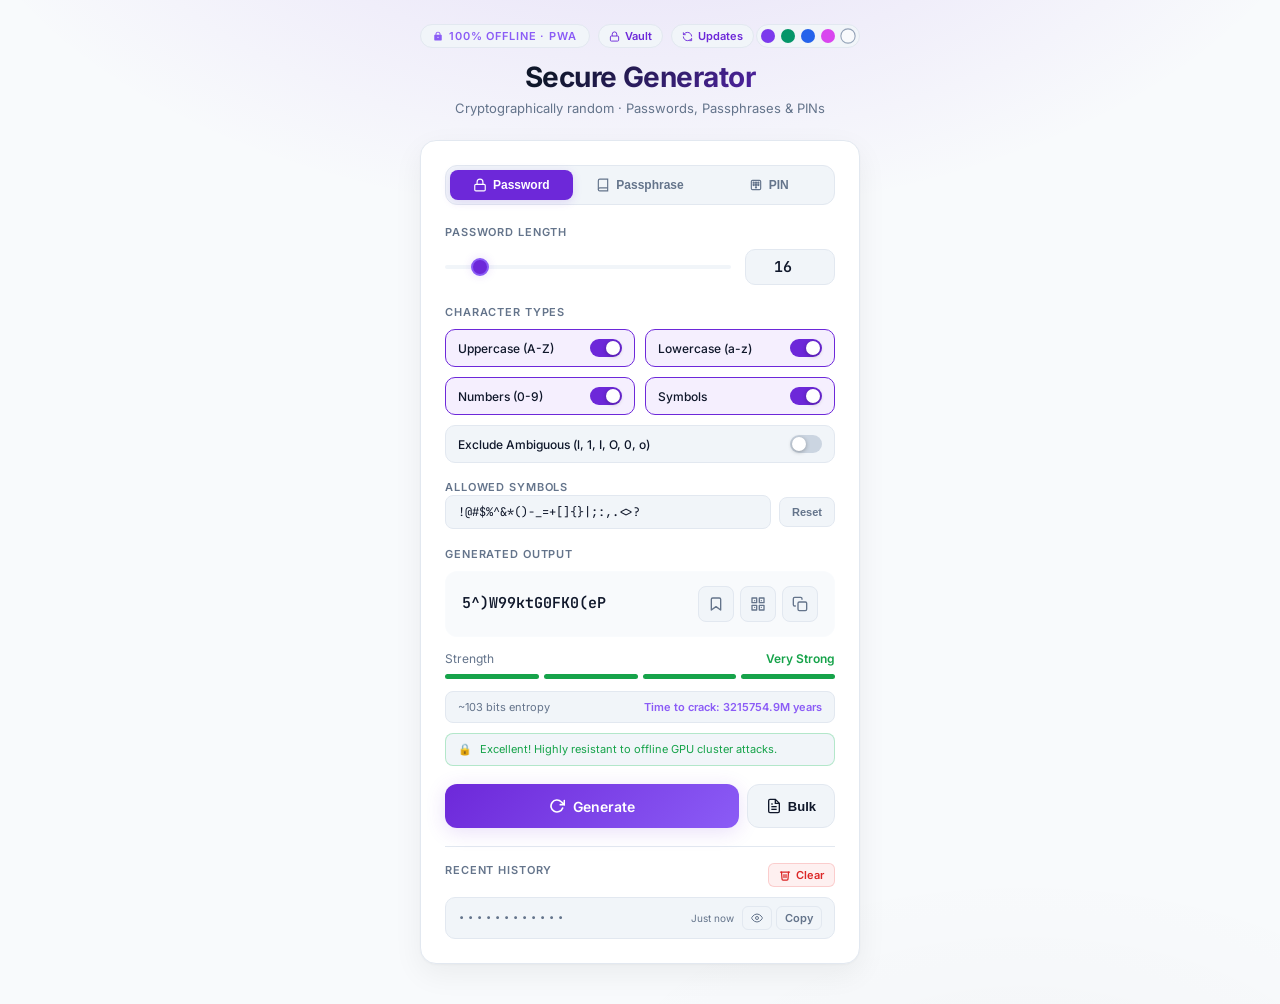
==== commit 96d554d5: "feat: release v1.2.1 with in-app updater for Web PWA and Native Android" ====
--- a/index.html
+++ b/index.html
@@ -41,6 +41,10 @@
         <button class="badge-btn" id="openVaultBtn" title="Open Encrypted Vault">
           <svg viewBox="0 0 24 24" width="11" height="11" fill="none" stroke="currentColor" stroke-width="2"><rect x="3" y="11" width="18" height="11" rx="2" ry="2"/><path d="M7 11V7a5 5 0 0110 0v4"/></svg>
           Vault
+        </button>
+        <button class="badge-btn" id="checkUpdateBtn" title="Check for Updates">
+          <svg viewBox="0 0 24 24" width="11" height="11" fill="none" stroke="currentColor" stroke-width="2"><path d="M21 12a9 9 0 0 0-9-9 9.75 9.75 0 0 0-6.74 2.74L3 8"/><path d="M3 3v5h5"/><path d="M3 12a9 9 0 0 0 9 9 9.75 9.75 0 0 0 6.74-2.74L21 16"/><path d="M16 21h5v-5"/></svg>
+          Updates
         </button>
       </div>
       <div class="theme-picker" aria-label="Theme selector">
@@ -340,6 +344,66 @@
     </div>
   </div>
 
+  <!-- In-App Update Notification Banner -->
+  <div id="updateBanner" class="update-banner" hidden role="alert" aria-live="polite">
+    <div class="update-banner-content">
+      <div class="update-banner-icon" aria-hidden="true">
+        <svg viewBox="0 0 24 24" width="20" height="20" fill="none" stroke="currentColor" stroke-width="2"><path d="M21 12a9 9 0 0 0-9-9 9.75 9.75 0 0 0-6.74 2.74L3 8"/><path d="M3 3v5h5"/><path d="M3 12a9 9 0 0 0 9 9 9.75 9.75 0 0 0 6.74-2.74L21 16"/><path d="M16 21h5v-5"/></svg>
+      </div>
+      <div class="update-banner-text">
+        <div class="update-banner-title">Update Ready (v1.2.1)</div>
+        <div class="update-banner-desc">A new version of PassGen is available.</div>
+      </div>
+    </div>
+    <div class="update-banner-actions">
+      <button id="dismissUpdateBtn" class="btn-update-dismiss" type="button" aria-label="Dismiss update banner">Later</button>
+      <button id="applyUpdateBtn" class="btn-update-apply" type="button">Update Now</button>
+    </div>
+  </div>
+
+  <!-- About & Updates Modal -->
+  <div id="aboutModal" class="modal-backdrop" hidden role="dialog" aria-modal="true" aria-labelledby="aboutTitle">
+    <div class="modal">
+      <div class="modal-header">
+        <div class="modal-title-row">
+          <svg viewBox="0 0 24 24" width="20" height="20" fill="none" stroke="currentColor" stroke-width="2" class="modal-icon"><circle cx="12" cy="12" r="10"/><line x1="12" y1="16" x2="12" y2="12"/><line x1="12" y1="8" x2="12.01" y2="8"/></svg>
+          <h2 id="aboutTitle">PassGen Updates & About</h2>
+        </div>
+        <button class="modal-close" id="closeAboutModal" aria-label="Close dialog">&times;</button>
+      </div>
+
+      <div class="about-version-card">
+        <div class="about-app-brand">
+          <div class="about-badge-shield">
+            <svg viewBox="0 0 24 24" width="26" height="26" fill="none" stroke="currentColor" stroke-width="2"><path d="M12 22s8-4 8-10V5l-8-3-8 3v7c0 6 8 10 8 10z"/></svg>
+          </div>
+          <div>
+            <div class="about-app-name">PassGen Web PWA</div>
+            <div class="about-app-ver">Version 1.2.1 · 100% Offline</div>
+          </div>
+        </div>
+        <p class="about-desc">
+          Zero network permissions, no telemetry, and military-grade client-side AES-256-GCM encryption.
+        </p>
+      </div>
+
+      <div class="about-status-box" id="updateStatusBox">
+        <div class="update-status-icon" id="updateStatusIcon">
+          <svg viewBox="0 0 24 24" width="18" height="18" fill="none" stroke="currentColor" stroke-width="2"><path d="M22 11.08V12a10 10 0 1 1-5.93-9.14"/><polyline points="22 4 12 14.01 9 11.01"/></svg>
+        </div>
+        <div class="update-status-text" id="updateStatusText">PassGen is up to date (v1.2.1).</div>
+      </div>
+
+      <div class="modal-actions" style="margin-top: 16px; display: flex; gap: 8px;">
+        <button class="btn-generate full-width" id="btnCheckUpdateManual">
+          <svg viewBox="0 0 24 24" width="14" height="14" fill="none" stroke="currentColor" stroke-width="2" style="margin-right: 6px;"><path d="M21 12a9 9 0 0 0-9-9 9.75 9.75 0 0 0-6.74 2.74L3 8"/><path d="M3 3v5h5"/><path d="M3 12a9 9 0 0 0 9 9 9.75 9.75 0 0 0 6.74-2.74L21 16"/><path d="M16 21h5v-5"/></svg>
+          Check for Updates
+        </button>
+        <button class="btn-secondary full-width" id="btnViewGithubRelease">GitHub Releases ↗</button>
+      </div>
+    </div>
+  </div>
+
   <div id="toast" class="toast" role="alert" aria-live="assertive"></div>
 
   <script src="js/qrcode.js"></script>
--- a/css/styles.css
+++ b/css/styles.css
@@ -993,6 +993,206 @@
   background: rgba(239, 68, 68, 0.12);
 }
 
+/* ── In-App Update Banner ─────────────────── */
+.update-banner {
+  position: fixed;
+  bottom: 24px;
+  left: 50%;
+  transform: translateX(-50%) translateY(0);
+  width: calc(100% - 32px);
+  max-width: 480px;
+  background: var(--surface2);
+  backdrop-filter: blur(20px);
+  -webkit-backdrop-filter: blur(20px);
+  border: 1px solid var(--accent);
+  box-shadow: 0 16px 36px rgba(0, 0, 0, 0.5), 0 0 24px var(--accent-glow);
+  border-radius: var(--radius);
+  padding: 14px 16px;
+  display: flex;
+  align-items: center;
+  justify-content: space-between;
+  gap: 14px;
+  z-index: 1000;
+  animation: slideUpBanner 0.35s cubic-bezier(0.16, 1, 0.3, 1);
+}
+
+.update-banner[hidden] {
+  display: none !important;
+}
+
+@keyframes slideUpBanner {
+  from {
+    opacity: 0;
+    transform: translateX(-50%) translateY(40px);
+  }
+  to {
+    opacity: 1;
+    transform: translateX(-50%) translateY(0);
+  }
+}
+
+.update-banner-content {
+  display: flex;
+  align-items: center;
+  gap: 12px;
+  min-width: 0;
+}
+
+.update-banner-icon {
+  width: 36px;
+  height: 36px;
+  border-radius: 10px;
+  background: var(--accent);
+  color: #fff;
+  display: flex;
+  align-items: center;
+  justify-content: center;
+  flex-shrink: 0;
+  box-shadow: 0 0 12px var(--accent-glow);
+}
+
+.update-banner-text {
+  display: flex;
+  flex-direction: column;
+  gap: 2px;
+  min-width: 0;
+}
+
+.update-banner-title {
+  font-size: 13px;
+  font-weight: 700;
+  color: var(--text);
+  letter-spacing: -0.01em;
+}
+
+.update-banner-desc {
+  font-size: 11.5px;
+  color: var(--muted);
+  white-space: nowrap;
+  overflow: hidden;
+  text-overflow: ellipsis;
+}
+
+.update-banner-actions {
+  display: flex;
+  align-items: center;
+  gap: 8px;
+  flex-shrink: 0;
+}
+
+.btn-update-apply {
+  background: var(--accent);
+  color: #fff;
+  border: none;
+  font-size: 12px;
+  font-weight: 700;
+  padding: 8px 14px;
+  border-radius: 8px;
+  cursor: pointer;
+  transition: all var(--transition);
+  box-shadow: 0 2px 10px var(--accent-glow);
+}
+
+.btn-update-apply:hover {
+  filter: brightness(1.15);
+  transform: translateY(-1px);
+}
+
+.btn-update-dismiss {
+  background: transparent;
+  color: var(--muted);
+  border: 1px solid var(--border);
+  font-size: 12px;
+  font-weight: 600;
+  padding: 7px 12px;
+  border-radius: 8px;
+  cursor: pointer;
+  transition: all var(--transition);
+}
+
+.btn-update-dismiss:hover {
+  color: var(--text);
+  background: rgba(255, 255, 255, 0.06);
+}
+
+/* ── About & Updates Modal ────────────────── */
+.about-version-card {
+  background: var(--surface2);
+  border: 1px solid var(--border);
+  border-radius: 12px;
+  padding: 16px;
+  margin-bottom: 12px;
+}
+
+.about-app-brand {
+  display: flex;
+  align-items: center;
+  gap: 12px;
+  margin-bottom: 10px;
+}
+
+.about-badge-shield {
+  width: 44px;
+  height: 44px;
+  border-radius: 12px;
+  background: linear-gradient(135deg, var(--accent), var(--accent2));
+  color: #fff;
+  display: flex;
+  align-items: center;
+  justify-content: center;
+  box-shadow: 0 4px 16px var(--accent-glow);
+}
+
+.about-app-name {
+  font-size: 15px;
+  font-weight: 700;
+  color: var(--text);
+}
+
+.about-app-ver {
+  font-size: 12px;
+  font-weight: 600;
+  color: var(--accent2);
+}
+
+.about-desc {
+  font-size: 12px;
+  color: var(--muted);
+  line-height: 1.5;
+}
+
+.about-status-box {
+  display: flex;
+  align-items: center;
+  gap: 10px;
+  background: rgba(34, 197, 94, 0.08);
+  border: 1px solid rgba(34, 197, 94, 0.25);
+  color: var(--great);
+  padding: 12px 14px;
+  border-radius: 10px;
+  font-size: 12.5px;
+  font-weight: 500;
+}
+
+.about-status-box.checking {
+  background: rgba(59, 130, 246, 0.08);
+  border-color: rgba(59, 130, 246, 0.25);
+  color: #60a5fa;
+}
+
+.about-status-box.update-ready {
+  background: rgba(249, 115, 22, 0.08);
+  border-color: rgba(249, 115, 22, 0.3);
+  color: var(--fair);
+}
+
+.update-status-icon {
+  display: flex;
+  align-items: center;
+  justify-content: center;
+  flex-shrink: 0;
+}
+
 /* ── Reduced Motion ───────────────────────── */
 @media (prefers-reduced-motion: reduce) {
   *, *::before, *::after {
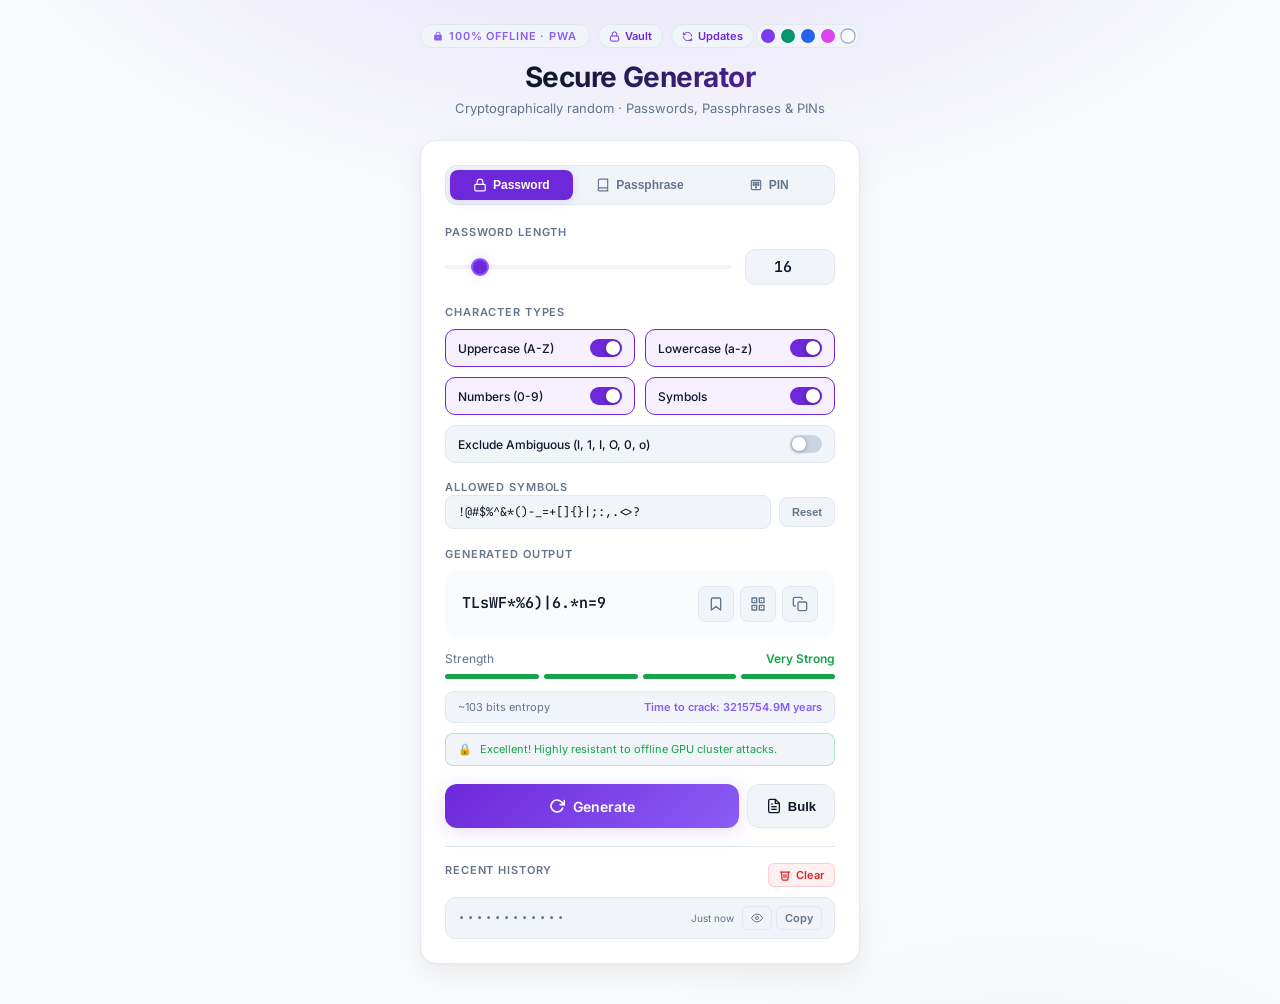
==== commit 928e3937: "fix(security): patch vulnerabilities, remove Android project, add Firebase CI/CD & update roadmap" ====
--- a/index.html
+++ b/index.html
@@ -5,7 +5,7 @@
   <meta name="viewport" content="width=device-width, initial-scale=1">
   <!-- Strict Content Security Policy — no inline scripts, no external connections -->
   <meta http-equiv="Content-Security-Policy"
-    content="default-src 'none'; script-src 'self'; style-src 'self'; font-src 'self'; img-src 'self' data:; manifest-src 'self'; connect-src 'none';">
+    content="default-src 'none'; script-src 'self'; style-src 'self'; font-src 'self'; img-src 'self' data:; manifest-src 'self'; connect-src 'none'; base-uri 'self';">
   <meta name="description" content="A fully offline, cryptographically secure password, passphrase & PIN generator with PWA support. No data leaves your browser.">
   <meta name="theme-color" content="#7c3aed">
 
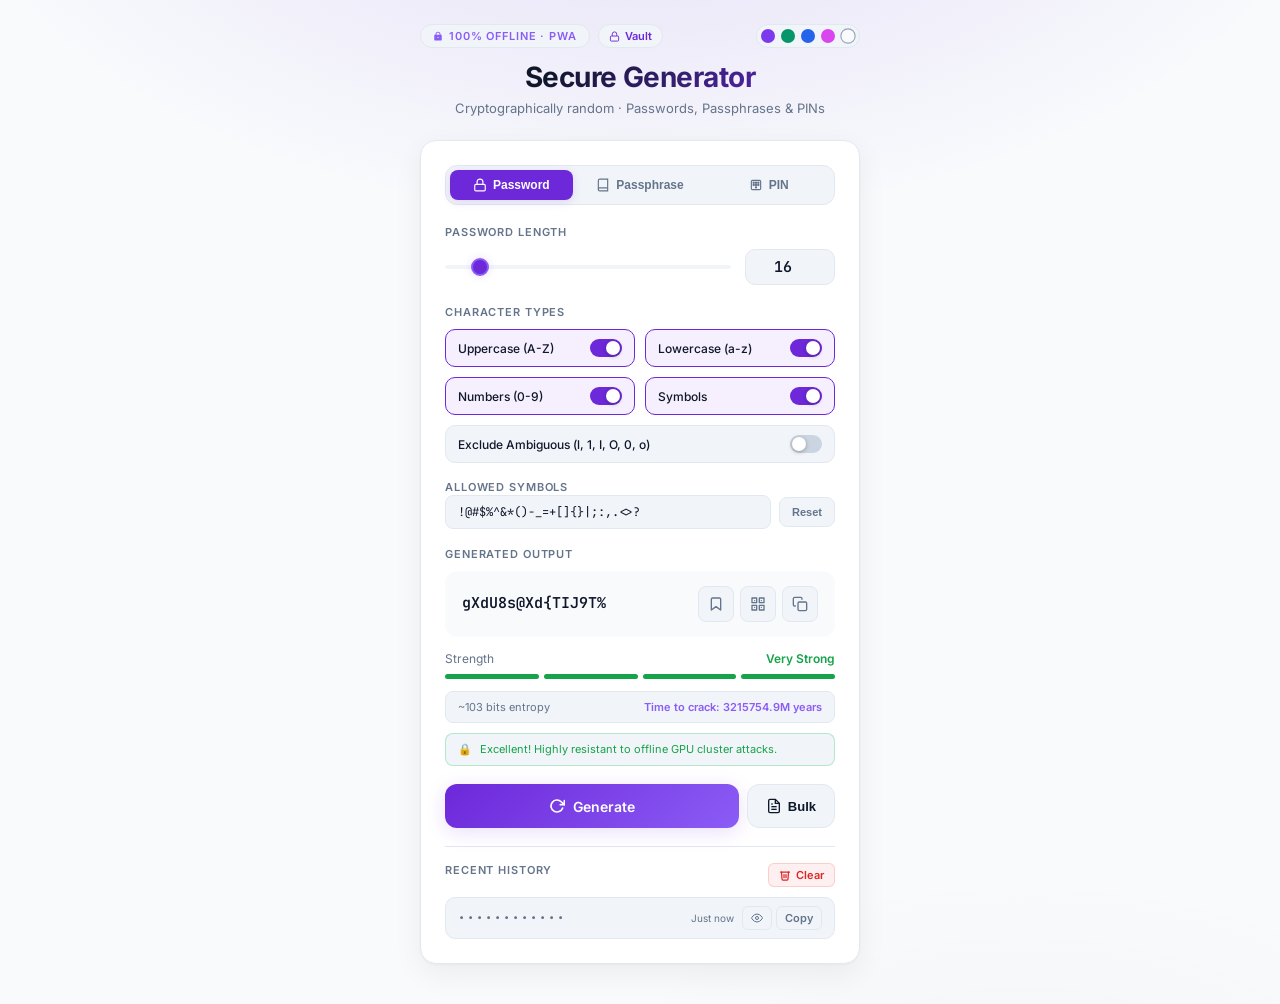
==== commit 349c8f3e: "refactor(ui): remove manual update button and about modal in favor of automated ci/cd updates" ====
--- a/index.html
+++ b/index.html
@@ -41,10 +41,6 @@
         <button class="badge-btn" id="openVaultBtn" title="Open Encrypted Vault">
           <svg viewBox="0 0 24 24" width="11" height="11" fill="none" stroke="currentColor" stroke-width="2"><rect x="3" y="11" width="18" height="11" rx="2" ry="2"/><path d="M7 11V7a5 5 0 0110 0v4"/></svg>
           Vault
-        </button>
-        <button class="badge-btn" id="checkUpdateBtn" title="Check for Updates">
-          <svg viewBox="0 0 24 24" width="11" height="11" fill="none" stroke="currentColor" stroke-width="2"><path d="M21 12a9 9 0 0 0-9-9 9.75 9.75 0 0 0-6.74 2.74L3 8"/><path d="M3 3v5h5"/><path d="M3 12a9 9 0 0 0 9 9 9.75 9.75 0 0 0 6.74-2.74L21 16"/><path d="M16 21h5v-5"/></svg>
-          Updates
         </button>
       </div>
       <div class="theme-picker" aria-label="Theme selector">
@@ -361,48 +357,6 @@
     </div>
   </div>
 
-  <!-- About & Updates Modal -->
-  <div id="aboutModal" class="modal-backdrop" hidden role="dialog" aria-modal="true" aria-labelledby="aboutTitle">
-    <div class="modal">
-      <div class="modal-header">
-        <div class="modal-title-row">
-          <svg viewBox="0 0 24 24" width="20" height="20" fill="none" stroke="currentColor" stroke-width="2" class="modal-icon"><circle cx="12" cy="12" r="10"/><line x1="12" y1="16" x2="12" y2="12"/><line x1="12" y1="8" x2="12.01" y2="8"/></svg>
-          <h2 id="aboutTitle">PassGen Updates & About</h2>
-        </div>
-        <button class="modal-close" id="closeAboutModal" aria-label="Close dialog">&times;</button>
-      </div>
-
-      <div class="about-version-card">
-        <div class="about-app-brand">
-          <div class="about-badge-shield">
-            <svg viewBox="0 0 24 24" width="26" height="26" fill="none" stroke="currentColor" stroke-width="2"><path d="M12 22s8-4 8-10V5l-8-3-8 3v7c0 6 8 10 8 10z"/></svg>
-          </div>
-          <div>
-            <div class="about-app-name">PassGen Web PWA</div>
-            <div class="about-app-ver">Version 1.2.1 · 100% Offline</div>
-          </div>
-        </div>
-        <p class="about-desc">
-          Zero network permissions, no telemetry, and military-grade client-side AES-256-GCM encryption.
-        </p>
-      </div>
-
-      <div class="about-status-box" id="updateStatusBox">
-        <div class="update-status-icon" id="updateStatusIcon">
-          <svg viewBox="0 0 24 24" width="18" height="18" fill="none" stroke="currentColor" stroke-width="2"><path d="M22 11.08V12a10 10 0 1 1-5.93-9.14"/><polyline points="22 4 12 14.01 9 11.01"/></svg>
-        </div>
-        <div class="update-status-text" id="updateStatusText">PassGen is up to date (v1.2.1).</div>
-      </div>
-
-      <div class="modal-actions" style="margin-top: 16px; display: flex; gap: 8px;">
-        <button class="btn-generate full-width" id="btnCheckUpdateManual">
-          <svg viewBox="0 0 24 24" width="14" height="14" fill="none" stroke="currentColor" stroke-width="2" style="margin-right: 6px;"><path d="M21 12a9 9 0 0 0-9-9 9.75 9.75 0 0 0-6.74 2.74L3 8"/><path d="M3 3v5h5"/><path d="M3 12a9 9 0 0 0 9 9 9.75 9.75 0 0 0 6.74-2.74L21 16"/><path d="M16 21h5v-5"/></svg>
-          Check for Updates
-        </button>
-        <button class="btn-secondary full-width" id="btnViewGithubRelease">GitHub Releases ↗</button>
-      </div>
-    </div>
-  </div>
 
   <div id="toast" class="toast" role="alert" aria-live="assertive"></div>
 
--- a/css/styles.css
+++ b/css/styles.css
@@ -1115,83 +1115,6 @@
   background: rgba(255, 255, 255, 0.06);
 }
 
-/* ── About & Updates Modal ────────────────── */
-.about-version-card {
-  background: var(--surface2);
-  border: 1px solid var(--border);
-  border-radius: 12px;
-  padding: 16px;
-  margin-bottom: 12px;
-}
-
-.about-app-brand {
-  display: flex;
-  align-items: center;
-  gap: 12px;
-  margin-bottom: 10px;
-}
-
-.about-badge-shield {
-  width: 44px;
-  height: 44px;
-  border-radius: 12px;
-  background: linear-gradient(135deg, var(--accent), var(--accent2));
-  color: #fff;
-  display: flex;
-  align-items: center;
-  justify-content: center;
-  box-shadow: 0 4px 16px var(--accent-glow);
-}
-
-.about-app-name {
-  font-size: 15px;
-  font-weight: 700;
-  color: var(--text);
-}
-
-.about-app-ver {
-  font-size: 12px;
-  font-weight: 600;
-  color: var(--accent2);
-}
-
-.about-desc {
-  font-size: 12px;
-  color: var(--muted);
-  line-height: 1.5;
-}
-
-.about-status-box {
-  display: flex;
-  align-items: center;
-  gap: 10px;
-  background: rgba(34, 197, 94, 0.08);
-  border: 1px solid rgba(34, 197, 94, 0.25);
-  color: var(--great);
-  padding: 12px 14px;
-  border-radius: 10px;
-  font-size: 12.5px;
-  font-weight: 500;
-}
-
-.about-status-box.checking {
-  background: rgba(59, 130, 246, 0.08);
-  border-color: rgba(59, 130, 246, 0.25);
-  color: #60a5fa;
-}
-
-.about-status-box.update-ready {
-  background: rgba(249, 115, 22, 0.08);
-  border-color: rgba(249, 115, 22, 0.3);
-  color: var(--fair);
-}
-
-.update-status-icon {
-  display: flex;
-  align-items: center;
-  justify-content: center;
-  flex-shrink: 0;
-}
 
 /* ── Reduced Motion ───────────────────────── */
 @media (prefers-reduced-motion: reduce) {
